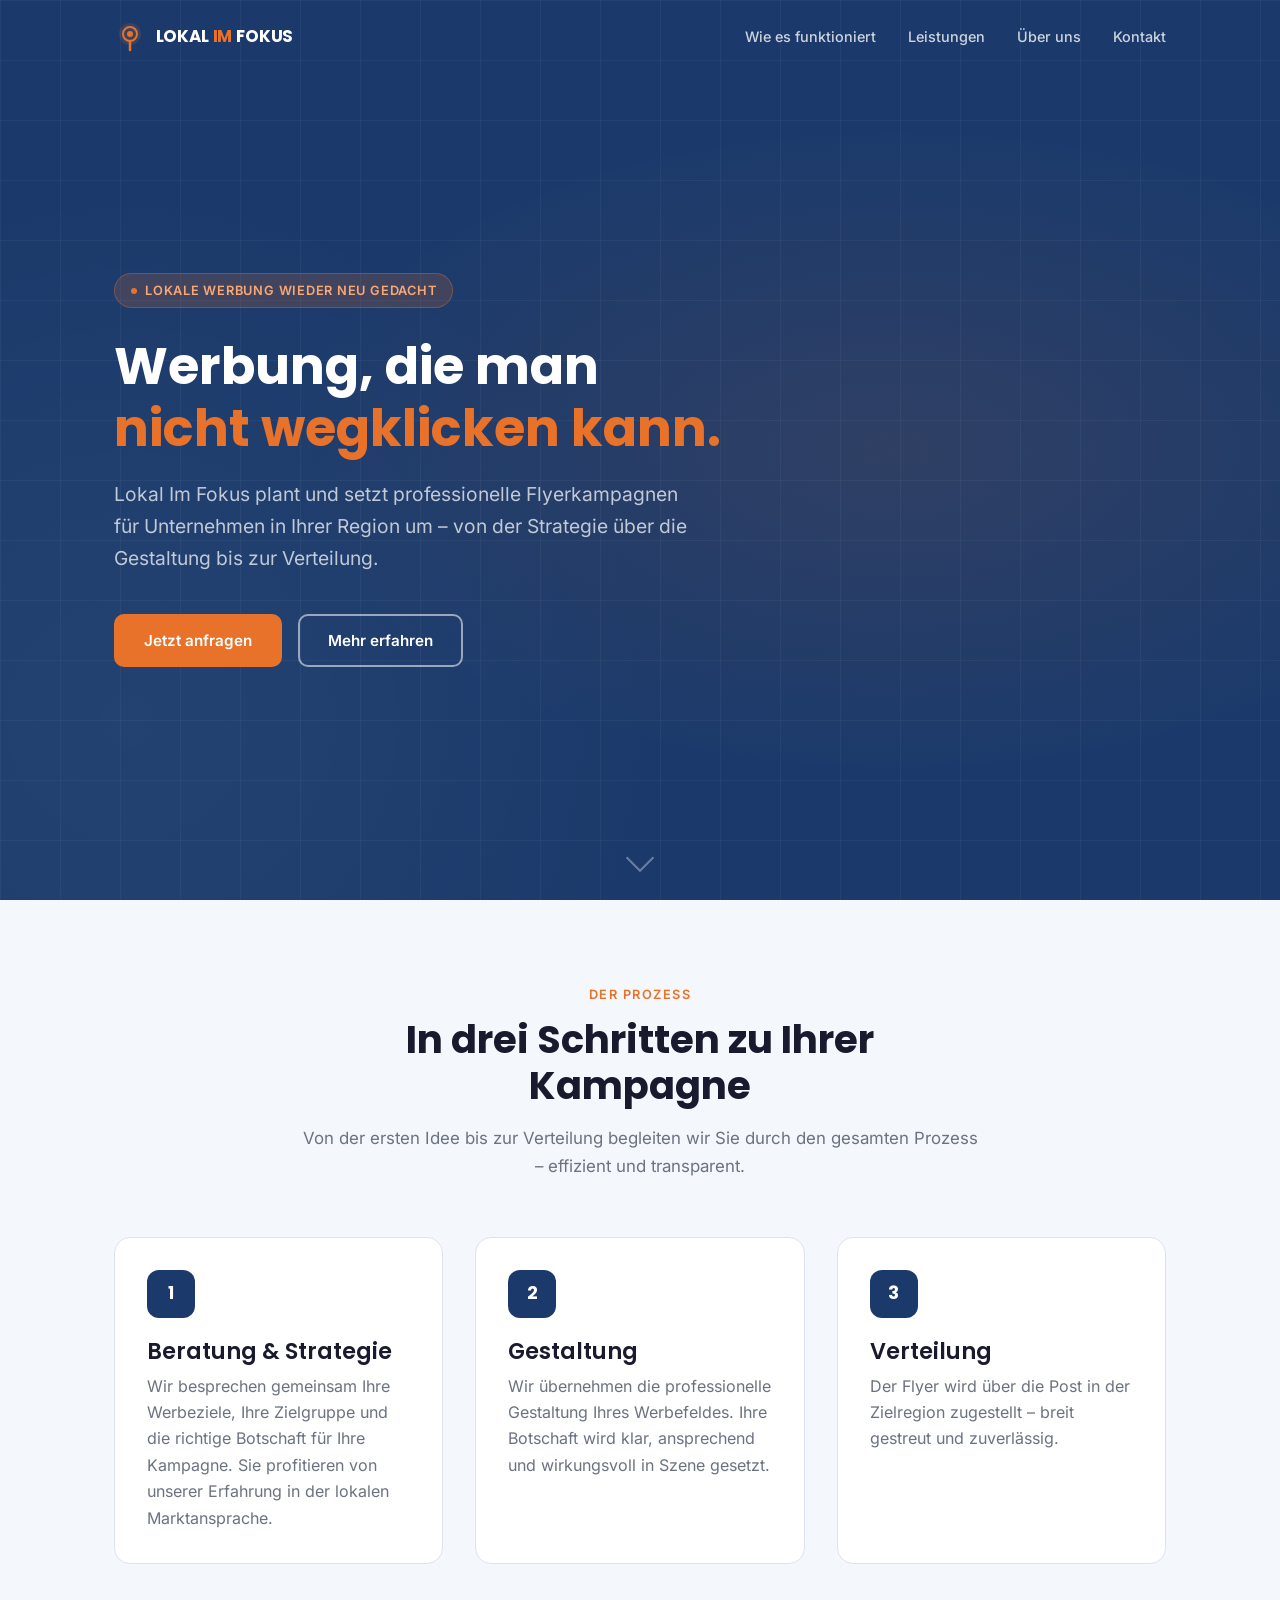
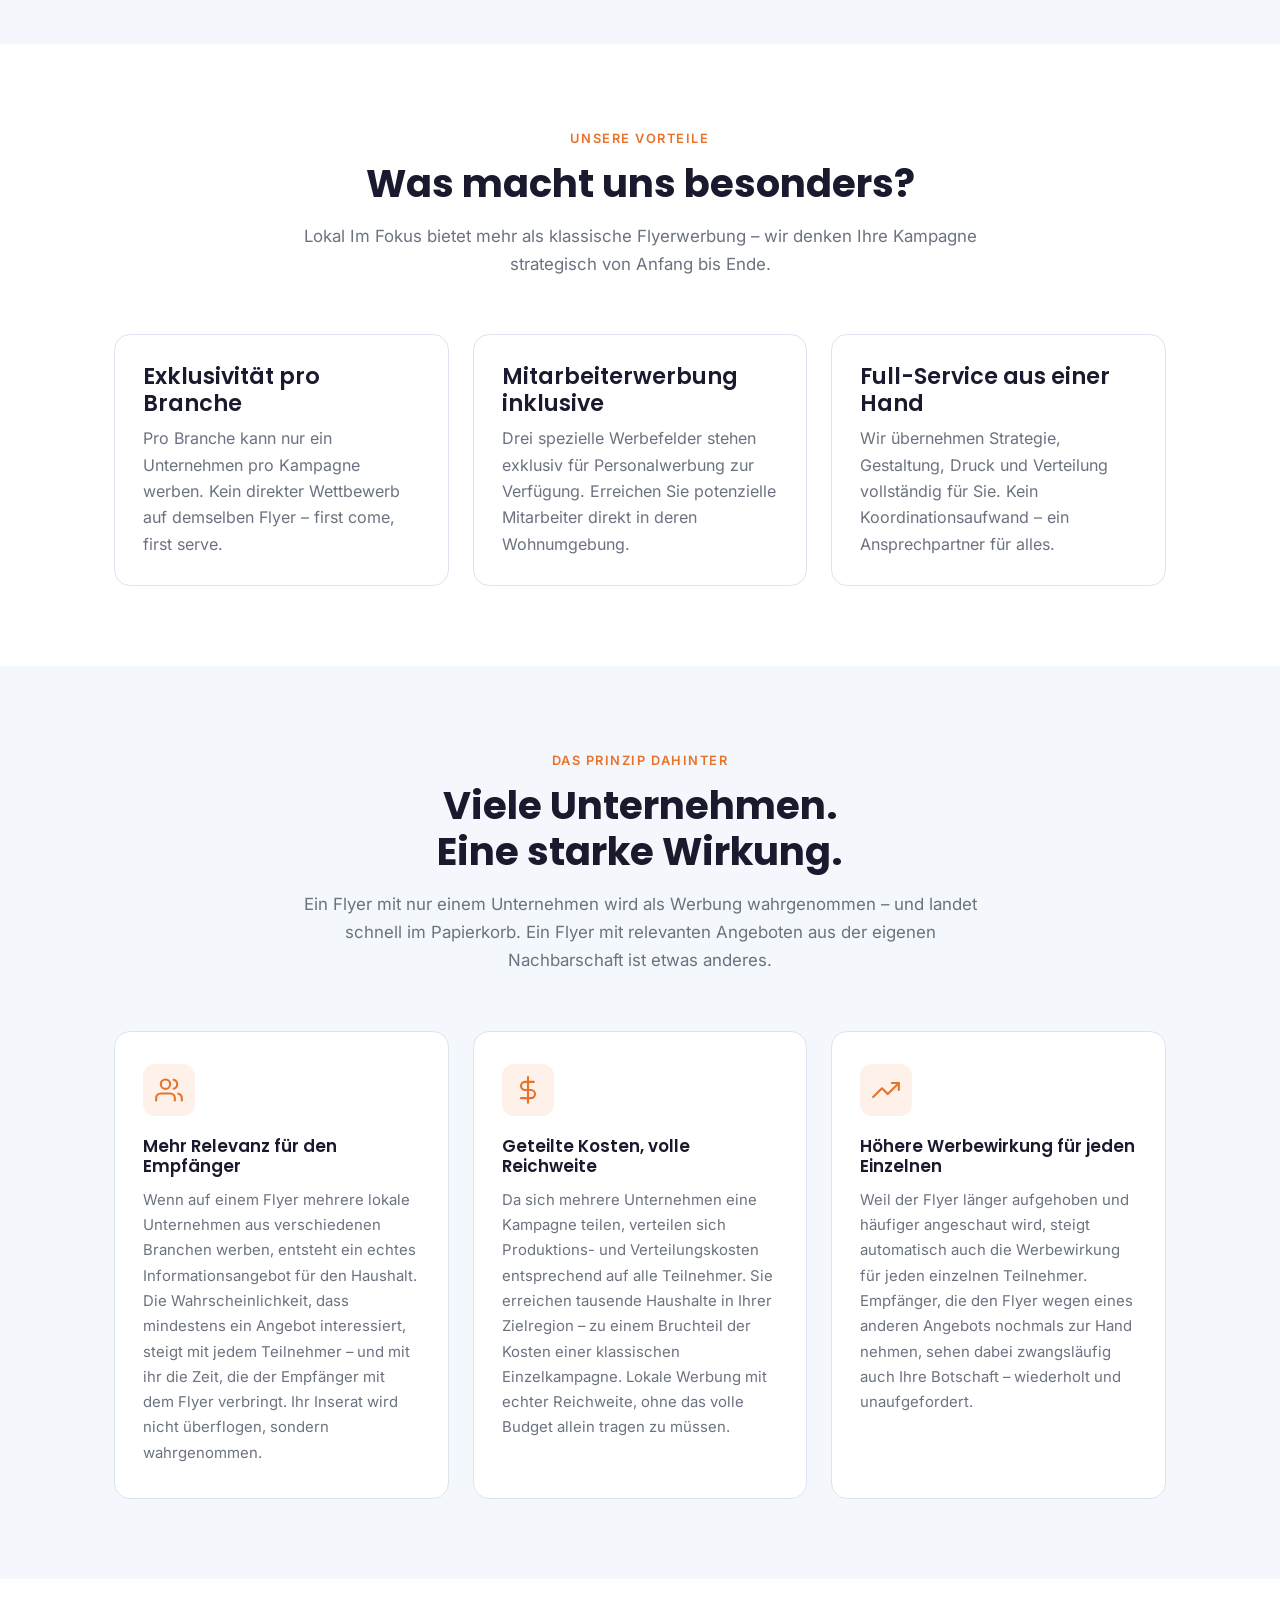
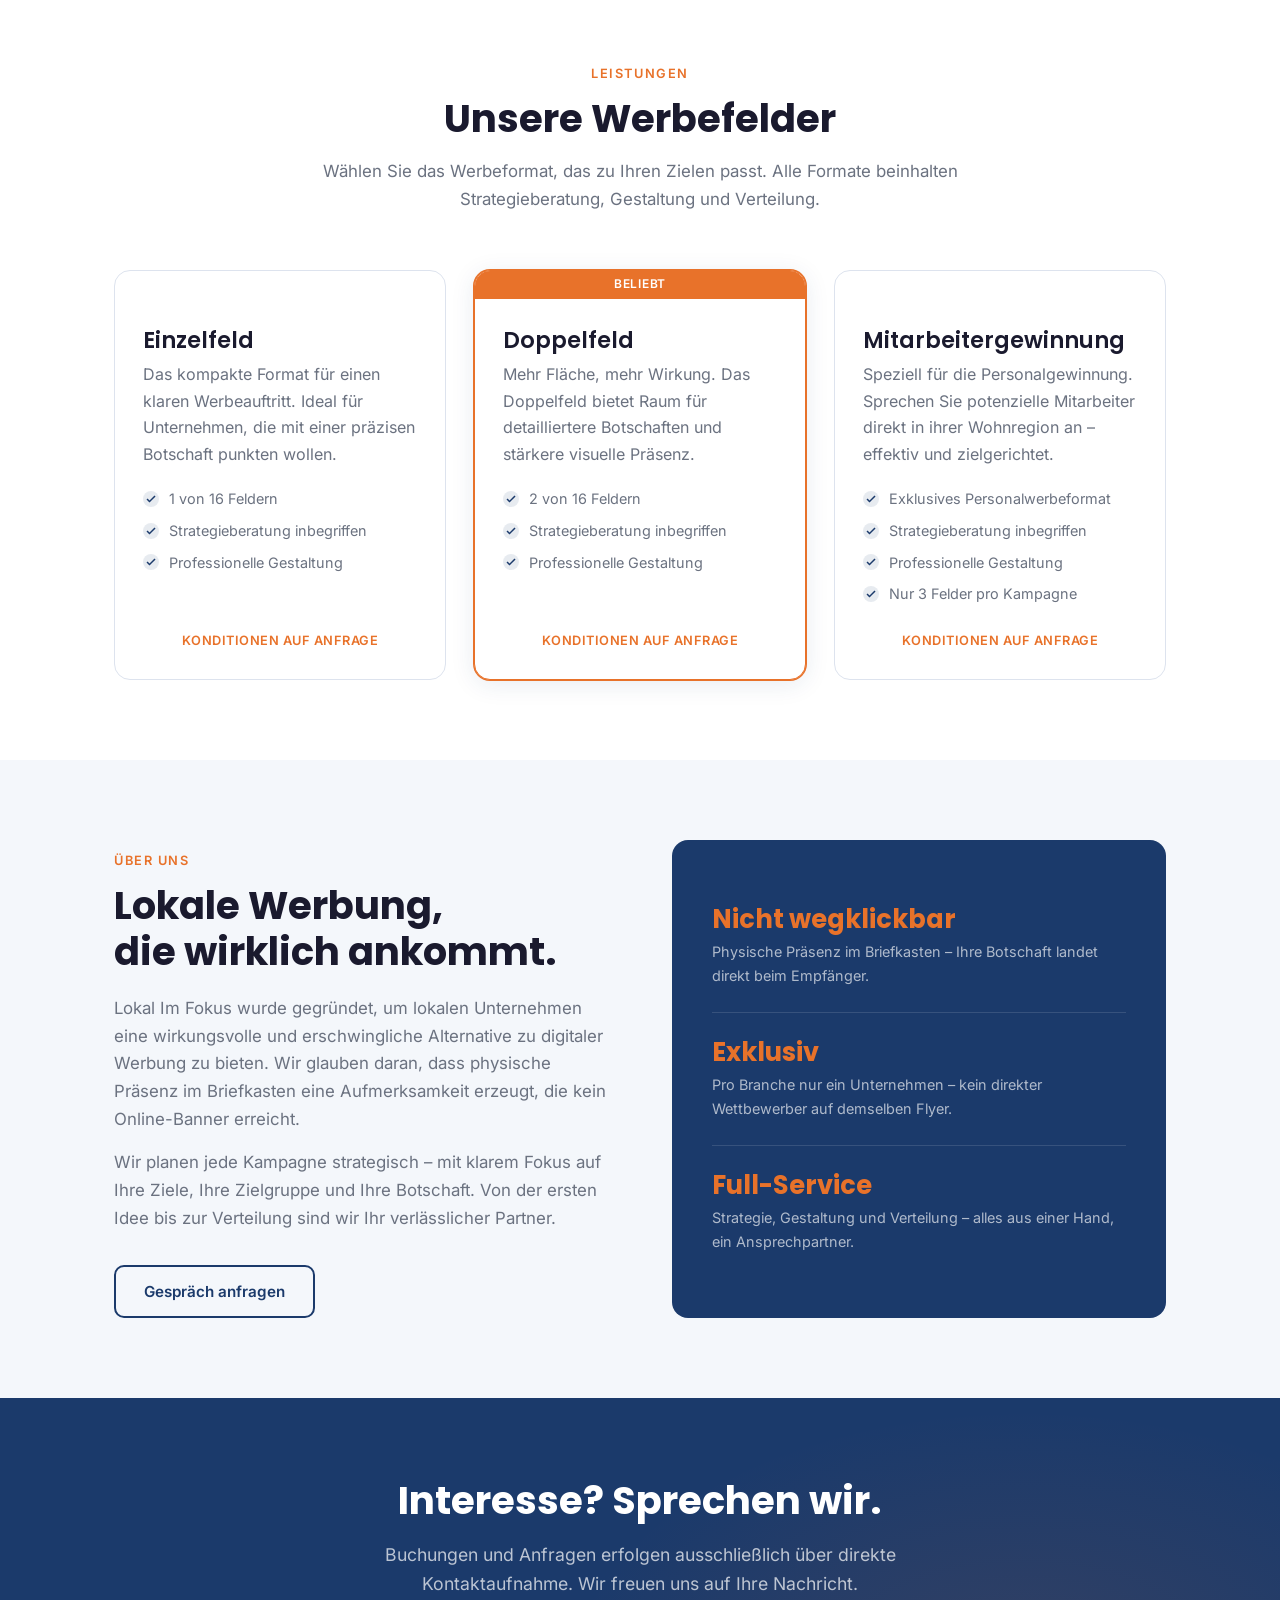
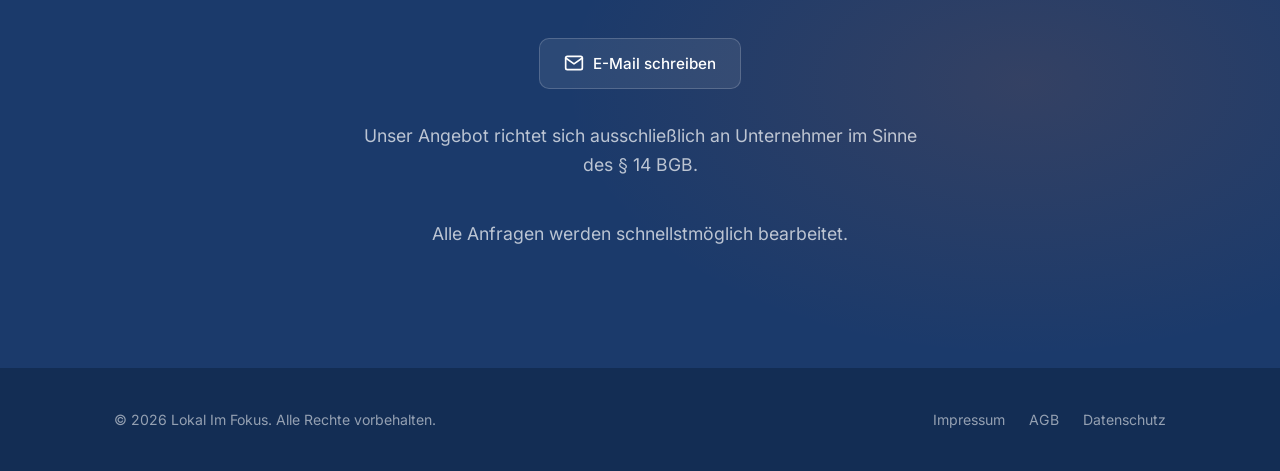
==== index.html @ c699b9ae "Initiale Webseite Lokal Im Fokus Landing Page, Impressum, AGB, Datenschutz inkl. lokaler Fonts. Soci" ====
<!DOCTYPE html>
<html lang="de">
<head>
  <meta charset="UTF-8">
  <meta name="viewport" content="width=device-width, initial-scale=1.0">
  <title>Lokal Im Fokus – Lokale Flyerwerbung die ankommt</title>
  <meta name="description" content="Lokal Im Fokus plant und setzt professionelle Flyerkampagnen für lokale Unternehmen um. Strategieberatung, Gestaltung und Verteilung – alles aus einer Hand.">
  <meta name="robots" content="index, follow">
  <link rel="canonical" href="https://lokalimfokus.de/">

  <!-- Open Graph -->
  <meta property="og:type" content="website">
  <meta property="og:title" content="Lokal Im Fokus – Lokale Flyerwerbung">
  <meta property="og:description" content="Professionelle Flyerkampagnen für Ihre Region. Strategieberatung, Gestaltung und Verteilung – alles aus einer Hand.">
  <meta property="og:locale" content="de_DE">

  <meta http-equiv="Content-Security-Policy" content="default-src 'self'; style-src 'self' 'unsafe-inline'; script-src 'self' 'unsafe-inline'; font-src 'self'; img-src 'self' data:;">
  <meta name="referrer" content="no-referrer">
  <link rel="stylesheet" href="css/style.css">
</head>
<body>

  <!-- NAVIGATION -->
  <nav class="nav nav--hero" id="nav">
    <div class="container nav__inner">
      <a href="index.html" class="nav__logo">
        <svg width="32" height="32" viewBox="0 0 32 32" fill="none" xmlns="http://www.w3.org/2000/svg" aria-hidden="true">
          <circle cx="16" cy="14" r="11" fill="#E8722A" opacity="0.15"/>
          <circle cx="16" cy="14" r="7" fill="none" stroke="#E8722A" stroke-width="2"/>
          <circle cx="16" cy="14" r="3" fill="#E8722A"/>
          <path d="M16 21 L16 30" stroke="#E8722A" stroke-width="2.5" stroke-linecap="round"/>
        </svg>
        <span class="nav__logo-text">LOKAL <span>IM</span> FOKUS</span>
      </a>

      <ul class="nav__links" role="list">
        <li><a href="#wie-es-funktioniert" class="nav__link">Wie es funktioniert</a></li>
        <li><a href="#leistungen" class="nav__link">Leistungen</a></li>
        <li><a href="#ueber-uns" class="nav__link">Über uns</a></li>
        <li><a href="#kontakt" class="nav__link">Kontakt</a></li>
      </ul>

      <a href="#kontakt" class="btn btn--primary nav__cta" style="display:none" id="navCta">Anfragen</a>

      <button class="nav__hamburger" id="hamburger" aria-label="Menü öffnen" aria-expanded="false">
        <span></span>
        <span></span>
        <span></span>
      </button>
    </div>

    <!-- Mobile Menu -->
    <div class="nav__mobile" id="mobileMenu" role="navigation" aria-label="Mobile Navigation">
      <a href="#wie-es-funktioniert" class="nav__link">Wie es funktioniert</a>
      <a href="#leistungen" class="nav__link">Leistungen</a>
      <a href="#ueber-uns" class="nav__link">Über uns</a>
      <a href="#kontakt" class="nav__link">Kontakt</a>
      <a href="#kontakt" class="btn btn--primary" style="margin-top:0.5rem; justify-content:center;">Jetzt anfragen</a>
    </div>
  </nav>

  <!-- HERO -->
  <section class="hero" id="hero">
    <div class="hero__grid" aria-hidden="true"></div>
    <div class="container hero__inner">
      <div class="hero__content">
        <div class="hero__badge">
          <span class="hero__badge-dot"></span>
          Lokale Werbung wieder neu gedacht
        </div>

        <h1 class="hero__title">
          Werbung, die man<br>
          <span class="accent">nicht wegklicken kann.</span>
        </h1>

        <p class="hero__subtitle">
          Lokal Im Fokus plant und setzt professionelle Flyerkampagnen für Unternehmen in Ihrer Region um – von der Strategie über die Gestaltung bis zur Verteilung.
        </p>

        <div class="hero__actions">
          <a href="#kontakt" class="btn btn--primary">Jetzt anfragen</a>
          <a href="#wie-es-funktioniert" class="btn btn--outline">Mehr erfahren</a>
        </div>
      </div>
    </div>
    <div class="hero__scroll" aria-hidden="true">
      <div class="hero__scroll-arrow"></div>
    </div>
  </section>

  <!-- WIE ES FUNKTIONIERT -->
  <section class="section section--alt" id="wie-es-funktioniert">
    <div class="container">
      <div class="section__header">
        <span class="section__label">Der Prozess</span>
        <h2 class="section__title">In drei Schritten zu Ihrer Kampagne</h2>
        <p class="section__desc">Von der ersten Idee bis zur Verteilung begleiten wir Sie durch den gesamten Prozess – effizient und transparent.</p>
      </div>

      <div class="steps">
        <div class="step">
          <div class="step__number">1</div>
          <h3>Beratung & Strategie</h3>
          <p>Wir besprechen gemeinsam Ihre Werbeziele, Ihre Zielgruppe und die richtige Botschaft für Ihre Kampagne. Sie profitieren von unserer Erfahrung in der lokalen Marktansprache.</p>
        </div>
        <div class="step">
          <div class="step__number">2</div>
          <h3>Gestaltung</h3>
          <p>Wir übernehmen die professionelle Gestaltung Ihres Werbefeldes. Ihre Botschaft wird klar, ansprechend und wirkungsvoll in Szene gesetzt.</p>
        </div>
        <div class="step">
          <div class="step__number">3</div>
          <h3>Verteilung</h3>
          <p>Der Flyer wird über die Post in der Zielregion zugestellt – breit gestreut und zuverlässig.</p>
        </div>
      </div>
    </div>
  </section>

  <!-- WAS MACHT UNS BESONDERS -->
  <section class="section" id="besonderheiten">
    <div class="container">
      <div class="section__header">
        <span class="section__label">Unsere Vorteile</span>
        <h2 class="section__title">Was macht uns besonders?</h2>
        <p class="section__desc">Lokal Im Fokus bietet mehr als klassische Flyerwerbung – wir denken Ihre Kampagne strategisch von Anfang bis Ende.</p>
      </div>

      <div class="usp-grid">
        <div class="usp-card">

          <h3>Exklusivität pro Branche</h3>
          <p>Pro Branche kann nur ein Unternehmen pro Kampagne werben. Kein direkter Wettbewerb auf demselben Flyer – first come, first serve.</p>
        </div>
        <div class="usp-card">

          <h3>Mitarbeiter&shy;werbung inklusive</h3>
          <p>Drei spezielle Werbefelder stehen exklusiv für Personalwerbung zur Verfügung. Erreichen Sie potenzielle Mitarbeiter direkt in deren Wohnumgebung.</p>
        </div>
        <div class="usp-card">

          <h3>Full-Service aus einer Hand</h3>
          <p>Wir übernehmen Strategie, Gestaltung, Druck und Verteilung vollständig für Sie. Kein Koordinationsaufwand – ein Ansprechpartner für alles.</p>
        </div>
      </div>
    </div>
  </section>

  <!-- DAS GEMEINSCHAFTSPRINZIP -->
  <section class="section section--alt" id="gemeinschaftsprinzip">
    <div class="container">
      <div class="section__header">
        <span class="section__label">Das Prinzip dahinter</span>
        <h2 class="section__title">Viele Unternehmen.<br>Eine starke Wirkung.</h2>
        <p class="section__desc">Ein Flyer mit nur einem Unternehmen wird als Werbung wahrgenommen – und landet schnell im Papierkorb. Ein Flyer mit relevanten Angeboten aus der eigenen Nachbarschaft ist etwas anderes.</p>
      </div>

      <div class="prinzip-grid">
        <div class="prinzip-card">
          <div class="prinzip-card__icon" aria-hidden="true">
            <svg width="28" height="28" viewBox="0 0 24 24" fill="none" stroke="currentColor" stroke-width="1.8" stroke-linecap="round" stroke-linejoin="round">
              <path d="M17 21v-2a4 4 0 0 0-4-4H5a4 4 0 0 0-4 4v2"/>
              <circle cx="9" cy="7" r="4"/>
              <path d="M23 21v-2a4 4 0 0 0-3-3.87"/>
              <path d="M16 3.13a4 4 0 0 1 0 7.75"/>
            </svg>
          </div>
          <h3>Mehr Relevanz für den Empfänger</h3>
          <p>Wenn auf einem Flyer mehrere lokale Unternehmen aus verschiedenen Branchen werben, entsteht ein echtes Informationsangebot für den Haushalt. Die Wahrscheinlichkeit, dass mindestens ein Angebot interessiert, steigt mit jedem Teilnehmer – und mit ihr die Zeit, die der Empfänger mit dem Flyer verbringt. Ihr Inserat wird nicht überflogen, sondern wahrgenommen.</p>
        </div>

        <div class="prinzip-card">
          <div class="prinzip-card__icon" aria-hidden="true">
            <svg width="28" height="28" viewBox="0 0 24 24" fill="none" stroke="currentColor" stroke-width="1.8" stroke-linecap="round" stroke-linejoin="round">
              <line x1="12" y1="1" x2="12" y2="23"/>
              <path d="M17 5H9.5a3.5 3.5 0 0 0 0 7h5a3.5 3.5 0 0 1 0 7H6"/>
            </svg>
          </div>
          <h3>Geteilte Kosten, volle Reichweite</h3>
          <p>Da sich mehrere Unternehmen eine Kampagne teilen, verteilen sich Produktions- und Verteilungskosten entsprechend auf alle Teilnehmer. Sie erreichen tausende Haushalte in Ihrer Zielregion – zu einem Bruchteil der Kosten einer klassischen Einzelkampagne. Lokale Werbung mit echter Reichweite, ohne das volle Budget allein tragen zu müssen.</p>
        </div>

        <div class="prinzip-card">
          <div class="prinzip-card__icon" aria-hidden="true">
            <svg width="28" height="28" viewBox="0 0 24 24" fill="none" stroke="currentColor" stroke-width="1.8" stroke-linecap="round" stroke-linejoin="round">
              <polyline points="23 6 13.5 15.5 8.5 10.5 1 18"/>
              <polyline points="17 6 23 6 23 12"/>
            </svg>
          </div>
          <h3>Höhere Werbewirkung für jeden Einzelnen</h3>
          <p>Weil der Flyer länger aufgehoben und häufiger angeschaut wird, steigt automatisch auch die Werbewirkung für jeden einzelnen Teilnehmer. Empfänger, die den Flyer wegen eines anderen Angebots nochmals zur Hand nehmen, sehen dabei zwangsläufig auch Ihre Botschaft – wiederholt und unaufgefordert.</p>
        </div>
      </div>
    </div>
  </section>

  <!-- LEISTUNGEN / WERBEFELDER -->
  <section class="section" id="leistungen">
    <div class="container">
      <div class="section__header">
        <span class="section__label">Leistungen</span>
        <h2 class="section__title">Unsere Werbefelder</h2>
        <p class="section__desc">Wählen Sie das Werbeformat, das zu Ihren Zielen passt. Alle Formate beinhalten Strategieberatung, Gestaltung und Verteilung.</p>
      </div>

      <div class="leistungen-grid">
        <div class="leistung-card">
          <div class="leistung-card__badge" aria-hidden="true"></div>
          <div class="leistung-card__body">
            <h3>Einzelfeld</h3>
            <p>Das kompakte Format für einen klaren Werbeauftritt. Ideal für Unternehmen, die mit einer präzisen Botschaft punkten wollen.</p>
            <ul class="leistung-card__features">
              <li class="leistung-card__feature">1 von 16 Feldern</li>
              <li class="leistung-card__feature">Strategieberatung inbegriffen</li>
              <li class="leistung-card__feature">Professionelle Gestaltung</li>

            </ul>
            <span class="leistung-card__anfrage">Konditionen auf Anfrage</span>
          </div>
        </div>

        <div class="leistung-card leistung-card--featured">
          <div class="leistung-card__badge">Beliebt</div>
          <div class="leistung-card__body">
            <h3>Doppelfeld</h3>
            <p>Mehr Fläche, mehr Wirkung. Das Doppelfeld bietet Raum für detailliertere Botschaften und stärkere visuelle Präsenz.</p>
            <ul class="leistung-card__features">
              <li class="leistung-card__feature">2 von 16 Feldern</li>
              <li class="leistung-card__feature">Strategieberatung inbegriffen</li>
              <li class="leistung-card__feature">Professionelle Gestaltung</li>

            </ul>
            <span class="leistung-card__anfrage">Konditionen auf Anfrage</span>
          </div>
        </div>

        <div class="leistung-card">
          <div class="leistung-card__badge" aria-hidden="true"></div>
          <div class="leistung-card__body">
            <h3>Mitarbeiter&shy;gewinnung</h3>
            <p>Speziell für die Personalgewinnung. Sprechen Sie potenzielle Mitarbeiter direkt in ihrer Wohnregion an – effektiv und zielgerichtet.</p>
            <ul class="leistung-card__features">
              <li class="leistung-card__feature">Exklusives Personalwerbeformat</li>
              <li class="leistung-card__feature">Strategieberatung inbegriffen</li>
              <li class="leistung-card__feature">Professionelle Gestaltung</li>
              <li class="leistung-card__feature">Nur 3 Felder pro Kampagne</li>
            </ul>
            <span class="leistung-card__anfrage">Konditionen auf Anfrage</span>
          </div>
        </div>
      </div>
    </div>
  </section>

  <!-- ÜBER UNS -->
  <section class="section section--alt" id="ueber-uns">
    <div class="container">
      <div class="ueber-inner">
        <div class="ueber-text">
          <span class="section__label">Über uns</span>
          <h2>Lokale Werbung,<br>die wirklich ankommt.</h2>
          <p>Lokal Im Fokus wurde gegründet, um lokalen Unternehmen eine wirkungsvolle und erschwingliche Alternative zu digitaler Werbung zu bieten. Wir glauben daran, dass physische Präsenz im Briefkasten eine Aufmerksamkeit erzeugt, die kein Online-Banner erreicht.</p>
          <p>Wir planen jede Kampagne strategisch – mit klarem Fokus auf Ihre Ziele, Ihre Zielgruppe und Ihre Botschaft. Von der ersten Idee bis zur Verteilung sind wir Ihr verlässlicher Partner.</p>
          <a href="#kontakt" class="btn btn--outline-dark">Gespräch anfragen</a>
        </div>
        <div class="ueber-visual">
          <div class="ueber-stat">
            <div class="ueber-stat__number">Nicht wegklickbar</div>
            <div class="ueber-stat__label">Physische Präsenz im Briefkasten – Ihre Botschaft landet direkt beim Empfänger.</div>
          </div>
          <div class="ueber-stat">
            <div class="ueber-stat__number">Exklusiv</div>
            <div class="ueber-stat__label">Pro Branche nur ein Unternehmen – kein direkter Wettbewerber auf demselben Flyer.</div>
          </div>
          <div class="ueber-stat">
            <div class="ueber-stat__number">Full-Service</div>
            <div class="ueber-stat__label">Strategie, Gestaltung und Verteilung – alles aus einer Hand, ein Ansprechpartner.</div>
          </div>
        </div>
      </div>
    </div>
  </section>

  <!-- KONTAKT -->
  <section class="kontakt" id="kontakt">
    <div class="container kontakt__inner">
      <h2>Interesse? Sprechen wir.</h2>
      <p>Buchungen und Anfragen erfolgen ausschließlich über direkte Kontaktaufnahme. Wir freuen uns auf Ihre Nachricht.</p>

      <div class="kontakt__channels">
        <a href="mailto:info@lokalimfokus.com" class="kontakt__channel">
          <svg width="20" height="20" viewBox="0 0 24 24" fill="none" stroke="currentColor" stroke-width="2" stroke-linecap="round" stroke-linejoin="round" aria-hidden="true">
            <path d="M4 4h16c1.1 0 2 .9 2 2v12c0 1.1-.9 2-2 2H4c-1.1 0-2-.9-2-2V6c0-1.1.9-2 2-2z"/>
            <polyline points="22,6 12,13 2,6"/>
          </svg>
          E-Mail schreiben
        </a>
        <!-- Social-Media-Kanäle vorerst entfernt – wieder einfügen, sobald die Profil-URLs feststehen:
        <a href="[INSTAGRAM-URL]" class="kontakt__channel" target="_blank" rel="noopener noreferrer">
          <svg width="20" height="20" viewBox="0 0 24 24" fill="none" stroke="currentColor" stroke-width="2" stroke-linecap="round" stroke-linejoin="round" aria-hidden="true">
            <rect x="2" y="2" width="20" height="20" rx="5" ry="5"/>
            <path d="M16 11.37A4 4 0 1 1 12.63 8 4 4 0 0 1 16 11.37z"/>
            <line x1="17.5" y1="6.5" x2="17.51" y2="6.5"/>
          </svg>
          Instagram
        </a>
        <a href="[FACEBOOK-URL]" class="kontakt__channel" target="_blank" rel="noopener noreferrer">
          <svg width="20" height="20" viewBox="0 0 24 24" fill="none" stroke="currentColor" stroke-width="2" stroke-linecap="round" stroke-linejoin="round" aria-hidden="true">
            <path d="M18 2h-3a5 5 0 0 0-5 5v3H7v4h3v8h4v-8h3l1-4h-4V7a1 1 0 0 1 1-1h3z"/>
          </svg>
          Facebook
        </a>
        -->
      </div>

      <p class="kontakt__note">Unser Angebot richtet sich ausschließlich an Unternehmer im Sinne des § 14 BGB.</p>
      <p class="kontakt__note">Alle Anfragen werden schnellstmöglich bearbeitet.</p>
    </div>
  </section>

  <!-- FOOTER -->
  <footer class="footer">
    <div class="container footer__inner">
      <span class="footer__copy">&copy; 2026 Lokal Im Fokus. Alle Rechte vorbehalten.</span>
      <nav class="footer__links" aria-label="Rechtliche Links">
        <a href="impressum.html" class="footer__link">Impressum</a>
        <a href="agb.html" class="footer__link">AGB</a>
        <a href="datenschutz.html" class="footer__link">Datenschutz</a>
      </nav>
    </div>
  </footer>

  <script src="js/main.js"></script>
</body>
</html>
---- css/style.css ----
/* ===================================================
   Lokal Im Fokus – Globales Stylesheet
   =================================================== */

/* --- Local Fonts --- */
@font-face {
  font-family: 'Inter';
  font-style: normal;
  font-weight: 400 600;
  font-display: swap;
  src: url('../fonts/inter-latin.woff2') format('woff2');
  unicode-range: U+0000-00FF, U+0131, U+0152-0153, U+02BB-02BC, U+02C6, U+02DA, U+02DC, U+0304, U+0308, U+0329, U+2000-206F, U+20AC, U+2122, U+2191, U+2193, U+2212, U+2215, U+FEFF, U+FFFD;
}
@font-face {
  font-family: 'Poppins';
  font-style: normal;
  font-weight: 600;
  font-display: swap;
  src: url('../fonts/poppins-600-latin.woff2') format('woff2');
  unicode-range: U+0000-00FF, U+0131, U+0152-0153, U+02BB-02BC, U+02C6, U+02DA, U+02DC, U+0304, U+0308, U+0329, U+2000-206F, U+20AC, U+2122, U+2191, U+2193, U+2212, U+2215, U+FEFF, U+FFFD;
}
@font-face {
  font-family: 'Poppins';
  font-style: normal;
  font-weight: 700;
  font-display: swap;
  src: url('../fonts/poppins-700-latin.woff2') format('woff2');
  unicode-range: U+0000-00FF, U+0131, U+0152-0153, U+02BB-02BC, U+02C6, U+02DA, U+02DC, U+0304, U+0308, U+0329, U+2000-206F, U+20AC, U+2122, U+2191, U+2193, U+2212, U+2215, U+FEFF, U+FFFD;
}

/* --- CSS Custom Properties --- */
:root {
  --primary:     #1B3A6B;
  --primary-dark:#132D54;
  --accent:      #E8722A;
  --accent-dark: #D0641F;
  --bg:          #FFFFFF;
  --bg-alt:      #F4F7FB;
  --text:        #1A1A2E;
  --text-muted:  #6B7280;
  --border:      #DDE3EE;
  --radius:      10px;
  --radius-lg:   16px;
  --shadow:      0 4px 24px rgba(27, 58, 107, 0.10);
  --shadow-lg:   0 8px 40px rgba(27, 58, 107, 0.16);
  --max-width:   1100px;
  --nav-height:  72px;
  --transition:  0.22s ease;
}

/* --- Reset & Base --- */
*, *::before, *::after {
  box-sizing: border-box;
  margin: 0;
  padding: 0;
}

html {
  scroll-behavior: smooth;
  font-size: 16px;
  -webkit-text-size-adjust: 100%;
}

body {
  font-family: 'Inter', system-ui, sans-serif;
  color: var(--text);
  background: var(--bg);
  line-height: 1.65;
  -webkit-font-smoothing: antialiased;
}

img, svg {
  display: block;
  max-width: 100%;
}

a {
  color: inherit;
  text-decoration: none;
}

ul, ol {
  list-style: none;
}

/* --- Typography --- */
h1, h2, h3, h4 {
  font-family: 'Poppins', sans-serif;
  line-height: 1.2;
  color: var(--text);
}

h1 { font-size: clamp(2rem, 5vw, 3.2rem); font-weight: 700; }
h2 { font-size: clamp(1.6rem, 3.5vw, 2.4rem); font-weight: 700; }
h3 { font-size: clamp(1.15rem, 2.5vw, 1.4rem); font-weight: 600; }
h4 { font-size: 1.05rem; font-weight: 600; }
p  { font-size: 1rem; color: var(--text-muted); }

/* --- Layout Helpers --- */
.container {
  width: 100%;
  max-width: var(--max-width);
  margin: 0 auto;
  padding: 0 1.5rem;
}

.section {
  padding: 5rem 0;
}

.section--alt {
  background: var(--bg-alt);
}

.section__header {
  text-align: center;
  max-width: 680px;
  margin: 0 auto 3.5rem;
}

.section__label {
  display: inline-block;
  font-size: 0.8rem;
  font-weight: 600;
  letter-spacing: 0.12em;
  text-transform: uppercase;
  color: var(--accent);
  margin-bottom: 0.75rem;
}

.section__title {
  margin-bottom: 1rem;
}

.section__desc {
  font-size: 1.05rem;
}

/* --- Buttons --- */
.btn {
  display: inline-flex;
  align-items: center;
  gap: 0.5rem;
  padding: 0.75rem 1.75rem;
  border-radius: var(--radius);
  font-family: 'Inter', sans-serif;
  font-size: 0.95rem;
  font-weight: 600;
  cursor: pointer;
  border: 2px solid transparent;
  transition: background var(--transition), border-color var(--transition), color var(--transition), transform var(--transition), box-shadow var(--transition);
  white-space: nowrap;
}

.btn--primary {
  background: var(--accent);
  color: #fff;
  border-color: var(--accent);
}

.btn--primary:hover {
  background: var(--accent-dark);
  border-color: var(--accent-dark);
  transform: translateY(-1px);
  box-shadow: 0 6px 20px rgba(232, 114, 42, 0.35);
}

.btn--outline {
  background: transparent;
  color: #fff;
  border-color: rgba(255,255,255,0.55);
}

.btn--outline:hover {
  background: rgba(255,255,255,0.12);
  border-color: rgba(255,255,255,0.9);
}

.btn--outline-dark {
  background: transparent;
  color: var(--primary);
  border-color: var(--primary);
}

.btn--outline-dark:hover {
  background: var(--primary);
  color: #fff;
}

/* --- Navigation --- */
.nav {
  position: fixed;
  top: 0;
  left: 0;
  right: 0;
  height: var(--nav-height);
  z-index: 1000;
  transition: background var(--transition), box-shadow var(--transition);
}

.nav--scrolled {
  background: rgba(255, 255, 255, 0.97);
  box-shadow: 0 2px 16px rgba(27, 58, 107, 0.10);
}

.nav__inner {
  display: flex;
  align-items: center;
  justify-content: space-between;
  height: 100%;
}

.nav__logo {
  display: flex;
  align-items: center;
  gap: 0.6rem;
  flex-shrink: 0;
}

.nav__logo-text {
  font-family: 'Poppins', sans-serif;
  font-weight: 700;
  font-size: 1.05rem;
  line-height: 1.1;
  color: var(--primary);
  letter-spacing: -0.01em;
}

.nav__logo-text span {
  color: var(--accent);
}

.nav--hero .nav__logo-text {
  color: #fff;
}

.nav--hero .nav__logo-text span {
  color: var(--accent);
}

.nav__links {
  display: flex;
  align-items: center;
  gap: 2rem;
}

.nav__link {
  font-size: 0.9rem;
  font-weight: 500;
  color: var(--text-muted);
  transition: color var(--transition);
}

.nav__link:hover {
  color: var(--primary);
}

.nav--hero .nav__link {
  color: rgba(255,255,255,0.78);
}

.nav--hero .nav__link:hover {
  color: #fff;
}

.nav__cta {
  margin-left: 1rem;
}

.nav__hamburger {
  display: none;
  flex-direction: column;
  gap: 5px;
  cursor: pointer;
  padding: 4px;
  background: none;
  border: none;
}

.nav__hamburger span {
  display: block;
  width: 24px;
  height: 2px;
  background: var(--primary);
  border-radius: 2px;
  transition: transform var(--transition), opacity var(--transition);
}

.nav--hero .nav__hamburger span {
  background: #fff;
}

.nav__mobile {
  display: none;
  position: fixed;
  top: var(--nav-height);
  left: 0;
  right: 0;
  background: var(--bg);
  padding: 1.5rem;
  box-shadow: var(--shadow-lg);
  flex-direction: column;
  gap: 1rem;
  border-top: 1px solid var(--border);
}

.nav__mobile.is-open {
  display: flex;
}

.nav__mobile .nav__link {
  color: var(--text);
  font-size: 1rem;
  padding: 0.5rem 0;
  border-bottom: 1px solid var(--border);
}

/* --- Hero --- */
.hero {
  min-height: 100vh;
  background: var(--primary);
  position: relative;
  display: flex;
  align-items: center;
  overflow: hidden;
}

.hero::before {
  content: '';
  position: absolute;
  inset: 0;
  background:
    radial-gradient(ellipse 80% 60% at 70% 50%, rgba(232,114,42,0.10) 0%, transparent 60%),
    radial-gradient(circle at 10% 80%, rgba(255,255,255,0.04) 0%, transparent 40%);
  pointer-events: none;
}

.hero__grid {
  position: absolute;
  inset: 0;
  background-image:
    linear-gradient(rgba(255,255,255,0.04) 1px, transparent 1px),
    linear-gradient(90deg, rgba(255,255,255,0.04) 1px, transparent 1px);
  background-size: 60px 60px;
  pointer-events: none;
}

.hero__inner {
  position: relative;
  z-index: 1;
  padding-top: calc(var(--nav-height) + 3rem);
  padding-bottom: 5rem;
}

.hero__content {
  max-width: 720px;
}

.hero__badge {
  display: inline-flex;
  align-items: center;
  gap: 0.5rem;
  background: rgba(232, 114, 42, 0.18);
  border: 1px solid rgba(232, 114, 42, 0.35);
  color: #F9A875;
  font-size: 0.8rem;
  font-weight: 600;
  letter-spacing: 0.06em;
  text-transform: uppercase;
  padding: 0.4rem 1rem;
  border-radius: 100px;
  margin-bottom: 1.75rem;
}

.hero__badge-dot {
  width: 6px;
  height: 6px;
  background: var(--accent);
  border-radius: 50%;
}

.hero__title {
  color: #fff;
  margin-bottom: 1.25rem;
}

.hero__title .accent {
  color: var(--accent);
}

.hero__subtitle {
  font-size: clamp(1.05rem, 2.5vw, 1.2rem);
  color: rgba(255,255,255,0.72);
  margin-bottom: 2.5rem;
  max-width: 580px;
}

.hero__actions {
  display: flex;
  flex-wrap: wrap;
  gap: 1rem;
  align-items: center;
}

.hero__scroll {
  position: absolute;
  bottom: 2rem;
  left: 50%;
  transform: translateX(-50%);
  display: flex;
  flex-direction: column;
  align-items: center;
  gap: 0.4rem;
  color: rgba(255,255,255,0.4);
  font-size: 0.75rem;
  letter-spacing: 0.08em;
  text-transform: uppercase;
  animation: bounce 2s infinite;
}

.hero__scroll-arrow {
  width: 20px;
  height: 20px;
  border-right: 2px solid rgba(255,255,255,0.35);
  border-bottom: 2px solid rgba(255,255,255,0.35);
  transform: rotate(45deg);
}

@keyframes bounce {
  0%, 100% { transform: translateX(-50%) translateY(0); }
  50%       { transform: translateX(-50%) translateY(6px); }
}

/* --- Steps (Wie es funktioniert) --- */
.steps {
  display: grid;
  grid-template-columns: 1fr;
  gap: 2rem;
}

.step {
  position: relative;
  padding: 2rem;
  background: var(--bg);
  border-radius: var(--radius-lg);
  border: 1px solid var(--border);
  transition: box-shadow var(--transition), transform var(--transition);
}

.step:hover {
  box-shadow: var(--shadow-lg);
  transform: translateY(-3px);
}

.step__number {
  width: 48px;
  height: 48px;
  background: var(--primary);
  color: #fff;
  font-family: 'Poppins', sans-serif;
  font-weight: 700;
  font-size: 1.1rem;
  border-radius: 12px;
  display: flex;
  align-items: center;
  justify-content: center;
  margin-bottom: 1.25rem;
  position: relative;
  z-index: 1;
}

.step__connector {
  display: none;
}

.step h3 {
  margin-bottom: 0.5rem;
  color: var(--text);
}

@media (min-width: 640px) {
  .steps {
    grid-template-columns: repeat(2, 1fr);
  }
  .step:last-child:nth-child(odd) {
    grid-column: 1 / -1;
    justify-self: center;
    max-width: calc(50% - 1rem);
  }
}

@media (min-width: 960px) {
  .steps {
    grid-template-columns: repeat(3, 1fr);
  }
  .step:last-child:nth-child(odd) {
    grid-column: auto;
    justify-self: auto;
    max-width: none;
  }
}

/* --- USPs --- */
.usp-grid {
  display: grid;
  grid-template-columns: repeat(3, 1fr);
  column-gap: 1.5rem;
  row-gap: 0.5rem;
}

@media (max-width: 768px) {
  .usp-grid {
    grid-template-columns: 1fr;
  }
}

@media (min-width: 769px) and (max-width: 1024px) {
  .usp-grid {
    grid-template-columns: repeat(3, 1fr);
  }
}

.usp-card {
  background: var(--bg);
  border-radius: var(--radius-lg);
  padding: 1.75rem;
  border: 1px solid var(--border);
  transition: box-shadow var(--transition), transform var(--transition);
  box-sizing: border-box;
  overflow-wrap: break-word;
  word-break: break-word;
  min-width: 0;
  display: grid;
  grid-template-rows: subgrid;
  grid-row: span 2;
}

.usp-card:hover {
  box-shadow: var(--shadow);
  transform: translateY(-2px);
}

.usp-card__icon {
  width: 48px;
  height: 48px;
  background: rgba(232, 114, 42, 0.10);
  border-radius: 12px;
  display: flex;
  align-items: center;
  justify-content: center;
  margin-bottom: 1rem;
  font-size: 1.4rem;
}

.usp-card h3 {
  margin-bottom: 0;
  align-self: start;
  color: var(--text);
}

/* --- Gemeinschaftsprinzip --- */
.prinzip-grid {
  display: grid;
  grid-template-columns: repeat(3, 1fr);
  grid-template-rows: auto auto auto;
  column-gap: 1.5rem;
  row-gap: 0;
}

.prinzip-card {
  display: grid;
  grid-template-rows: subgrid;
  grid-row: span 3;
  background: var(--bg);
  border-radius: var(--radius-lg);
  padding: 2rem 1.75rem;
  border: 1px solid var(--border);
  transition: box-shadow var(--transition), transform var(--transition);
}

.prinzip-card:hover {
  box-shadow: var(--shadow);
  transform: translateY(-2px);
}

.prinzip-card__icon {
  width: 52px;
  height: 52px;
  background: rgba(232, 114, 42, 0.10);
  border-radius: 12px;
  display: flex;
  align-items: center;
  justify-content: center;
  color: var(--accent);
  margin-bottom: 1.25rem;
  align-self: start;
}

.prinzip-card h3 {
  font-family: 'Poppins', sans-serif;
  font-size: 1.05rem;
  font-weight: 600;
  margin-bottom: 0.75rem;
  color: var(--text);
  align-self: start;
}

.prinzip-card p {
  color: var(--text-muted);
  font-size: 0.93rem;
  line-height: 1.7;
  align-self: start;
}

@media (max-width: 768px) {
  .prinzip-grid {
    grid-template-columns: 1fr;
    grid-template-rows: none;
    row-gap: 1.5rem;
  }
  .prinzip-card {
    display: block;
    grid-row: auto;
  }
  .prinzip-card__icon {
    padding-bottom: 0;
    box-sizing: border-box;
    margin-bottom: 1.25rem;
  }
  .prinzip-card h3 {
    padding-bottom: 0;
    margin-bottom: 0.75rem;
  }
}

/* --- Leistungen (Werbefelder) --- */
.leistungen-grid {
  display: grid;
  grid-template-columns: repeat(3, 1fr);
  grid-template-rows: auto auto auto 1fr auto;
  column-gap: 1.75rem;
  row-gap: 0;
}

.leistung-card {
  background: var(--bg);
  border-radius: var(--radius-lg);
  border: 1px solid var(--border);
  overflow: hidden;
  transition: box-shadow var(--transition), transform var(--transition);
  display: grid;
  grid-row: span 5;
  grid-template-rows: subgrid;
}

.leistung-card:hover {
  box-shadow: var(--shadow-lg);
  transform: translateY(-3px);
}

.leistung-card--featured {
  border-color: var(--accent);
  box-shadow: 0 0 0 1px var(--accent), var(--shadow);
}

.leistung-card__badge {
  background: transparent;
  font-size: 0.75rem;
  font-weight: 600;
  letter-spacing: 0.06em;
  text-transform: uppercase;
  padding: 0.35rem 1rem;
  text-align: center;
  line-height: 1.4;
}

.leistung-card--featured .leistung-card__badge {
  background: var(--accent);
  color: #fff;
}

.leistung-card__body {
  padding: 1.75rem;
  display: grid;
  grid-row: span 4;
  grid-template-rows: subgrid;
  align-content: start;
}

.leistung-card h3 {
  margin-bottom: 0.5rem;
  color: var(--text);
  align-self: start;
}

.leistung-card p {
  margin-bottom: 1.25rem;
  align-self: start;
}

.leistung-card__features {
  display: flex;
  flex-direction: column;
  gap: 0.5rem;
  align-self: start;
}

.leistung-card__feature {
  display: flex;
  align-items: center;
  gap: 0.6rem;
  font-size: 0.9rem;
  color: var(--text-muted);
}

.leistung-card__feature::before {
  content: '';
  width: 16px;
  height: 16px;
  background: rgba(27, 58, 107, 0.1);
  border-radius: 50%;
  flex-shrink: 0;
  background-image: url("data:image/svg+xml,%3Csvg xmlns='http://www.w3.org/2000/svg' viewBox='0 0 16 16'%3E%3Cpath fill='%231B3A6B' d='M6.5 11.5l-3-3 1.06-1.06L6.5 9.38l5-5L12.56 5.44z'/%3E%3C/svg%3E");
  background-size: cover;
}

.leistung-card__anfrage {
  display: block;
  margin-top: 0;
  padding-top: 1.5rem;
  align-self: end;
  text-align: center;
  font-size: 0.8rem;
  color: var(--accent);
  font-weight: 600;
  letter-spacing: 0.04em;
  text-transform: uppercase;
}

/* --- Über uns --- */
.ueber-inner {
  display: grid;
  grid-template-columns: 1fr 1fr;
  gap: 4rem;
  align-items: end;
}

.ueber-text h2 {
  margin-bottom: 1.25rem;
}

.ueber-text p {
  margin-bottom: 1rem;
  font-size: 1.05rem;
}

.ueber-text p:last-of-type {
  margin-bottom: 2rem;
}

.ueber-visual {
  background: var(--primary);
  border-radius: var(--radius-lg);
  padding: 2.5rem;
  color: #fff;
}

.ueber-stat {
  padding: 1.5rem 0;
  border-bottom: 1px solid rgba(255,255,255,0.12);
}

.ueber-stat:last-child {
  border-bottom: none;
}

.ueber-stat__number {
  font-family: 'Poppins', sans-serif;
  font-size: clamp(1.25rem, 2.5vw, 1.6rem);
  font-weight: 700;
  color: var(--accent);
  line-height: 1.2;
  margin-bottom: 0.35rem;
}

.ueber-stat__label {
  font-size: 0.9rem;
  color: rgba(255,255,255,0.65);
}

/* --- Kontakt --- */
.kontakt {
  background: var(--primary);
  padding: 5rem 0;
  position: relative;
  overflow: hidden;
}

.kontakt::before {
  content: '';
  position: absolute;
  inset: 0;
  background: radial-gradient(ellipse 60% 80% at 80% 50%, rgba(232,114,42,0.12) 0%, transparent 60%);
  pointer-events: none;
}

.kontakt__inner {
  position: relative;
  z-index: 1;
  text-align: center;
}

.kontakt h2 {
  color: #fff;
  margin-bottom: 1rem;
}

.kontakt p {
  color: rgba(255,255,255,0.7);
  font-size: 1.1rem;
  max-width: 560px;
  margin: 0 auto 2.5rem;
}

.kontakt__channels {
  display: flex;
  flex-wrap: wrap;
  gap: 1rem;
  justify-content: center;
  margin-bottom: 2rem;
}

.kontakt__channel {
  display: inline-flex;
  align-items: center;
  gap: 0.6rem;
  padding: 0.75rem 1.5rem;
  background: rgba(255,255,255,0.08);
  border: 1px solid rgba(255,255,255,0.18);
  border-radius: var(--radius);
  color: #fff;
  font-weight: 500;
  font-size: 0.95rem;
  transition: background var(--transition), border-color var(--transition);
}

.kontakt__channel:hover {
  background: rgba(255,255,255,0.15);
  border-color: rgba(255,255,255,0.4);
}

.kontakt__channel svg {
  display: inline-block;
}

.kontakt__note {
  font-size: 0.85rem;
  color: rgba(255,255,255,0.4);
}

/* --- Footer --- */
.footer {
  background: var(--primary-dark);
  color: rgba(255,255,255,0.55);
  padding: 2.5rem 0;
}

.footer__inner {
  display: flex;
  align-items: center;
  justify-content: space-between;
  flex-wrap: wrap;
  gap: 1.25rem;
}

.footer__copy {
  font-size: 0.88rem;
}

.footer__links {
  display: flex;
  gap: 1.5rem;
  flex-wrap: wrap;
}

.footer__link {
  font-size: 0.88rem;
  color: rgba(255,255,255,0.55);
  transition: color var(--transition);
}

.footer__link:hover {
  color: #fff;
}

/* --- Legal Pages --- */
.legal-page {
  min-height: 100vh;
  display: flex;
  flex-direction: column;
}

.legal-page main {
  flex: 1;
  padding-top: calc(var(--nav-height) + 3rem);
  padding-bottom: 5rem;
}

.legal-page .nav {
  background: var(--bg);
  box-shadow: 0 1px 0 var(--border);
}

.legal-page .nav__logo-text {
  color: var(--primary);
}

.legal-page .nav__link {
  color: var(--text-muted);
}

.legal-content {
  max-width: 760px;
  margin: 0 auto;
}

.legal-content h1 {
  font-size: clamp(1.75rem, 4vw, 2.5rem);
  margin-bottom: 0.5rem;
}

.legal-content .legal-date {
  color: var(--text-muted);
  font-size: 0.9rem;
  margin-bottom: 3rem;
  display: block;
}

.legal-content h2 {
  font-size: 1.3rem;
  margin: 2.5rem 0 0.75rem;
}

.legal-content h3 {
  font-size: 1.05rem;
  margin: 1.75rem 0 0.5rem;
}

.legal-content p {
  color: var(--text);
  margin-bottom: 0.85rem;
  line-height: 1.75;
}

.legal-content ul, .legal-content ol {
  list-style: disc;
  padding-left: 1.5rem;
  margin-bottom: 1rem;
}

.legal-content ol {
  list-style: decimal;
}

.legal-content li {
  margin-bottom: 0.4rem;
  color: var(--text);
  line-height: 1.7;
}

.legal-content a {
  color: var(--primary);
  text-decoration: underline;
  text-underline-offset: 2px;
}

.legal-content a:hover {
  color: var(--accent);
}

.legal-highlight {
  background: var(--bg-alt);
  border-left: 3px solid var(--accent);
  padding: 1rem 1.25rem;
  border-radius: 0 var(--radius) var(--radius) 0;
  margin: 1.5rem 0;
}

.legal-highlight p {
  margin: 0;
  font-size: 0.95rem;
}

/* --- Responsive --- */
@media (max-width: 900px) {
  .nav__links {
    display: none;
  }

  .nav__hamburger {
    display: flex;
  }

  .ueber-inner {
    grid-template-columns: 1fr;
    gap: 2.5rem;
  }

}

@media (max-width: 600px) {
  .section {
    padding: 3.5rem 0;
  }

  .hero__inner {
    padding-top: calc(var(--nav-height) + 5.5rem);
    padding-bottom: 4rem;
  }

  .hero__actions {
    flex-direction: column;
    align-items: flex-start;
  }

  .hero__actions .btn {
    width: 100%;
    justify-content: center;
  }

  .footer__inner {
    flex-direction: column;
    align-items: flex-start;
  }

}

@media (max-width: 768px) {
  .leistungen-grid {
    grid-template-columns: 1fr;
    grid-template-rows: auto;
    row-gap: 1.25rem;
  }

  .leistung-card {
    display: flex;
    flex-direction: column;
    grid-row: auto;
  }

  .leistung-card__badge {
    position: static;
  }

  .leistung-card__body {
    display: flex;
    flex-direction: column;
    flex: 1;
    grid-row: auto;
  }

  .leistung-card__features {
    flex: 1;
  }

  .leistung-card__anfrage {
    margin-top: auto;
    padding-top: 1.5rem;
    align-self: auto;
  }
}
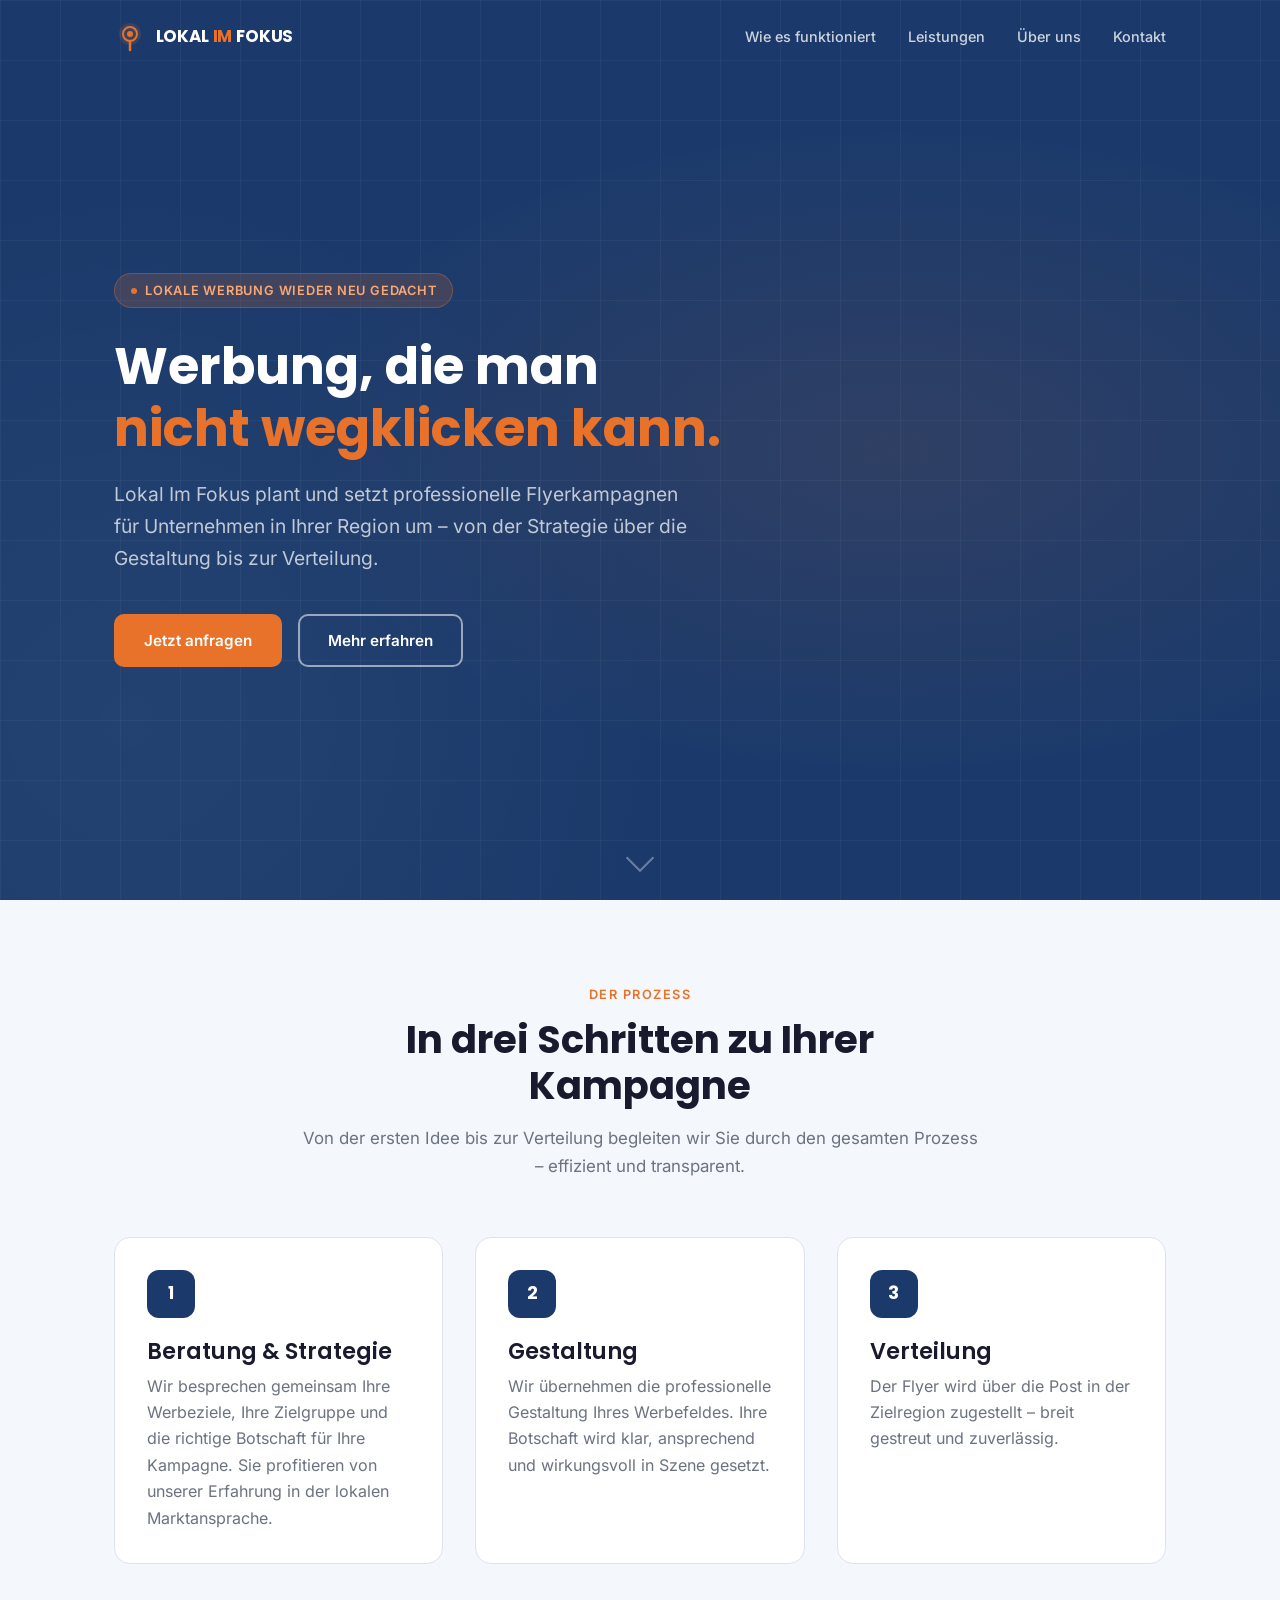
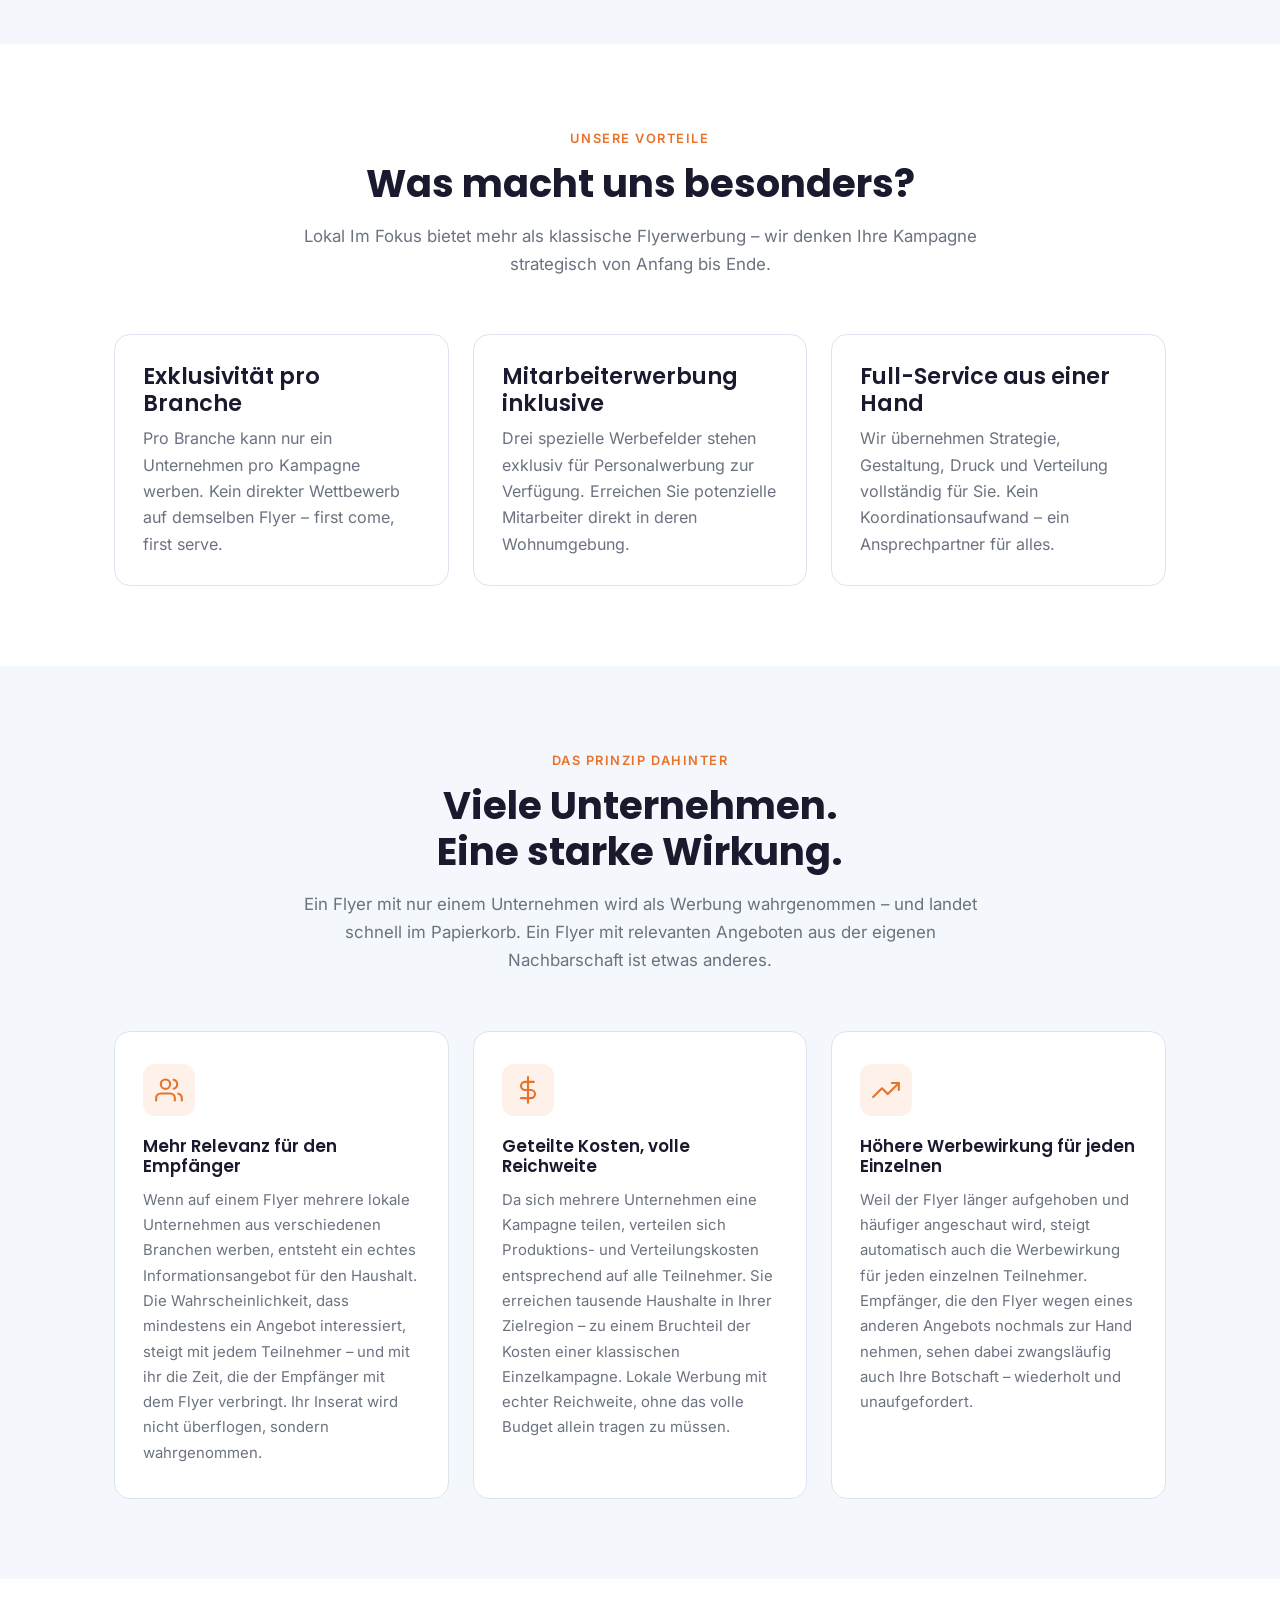
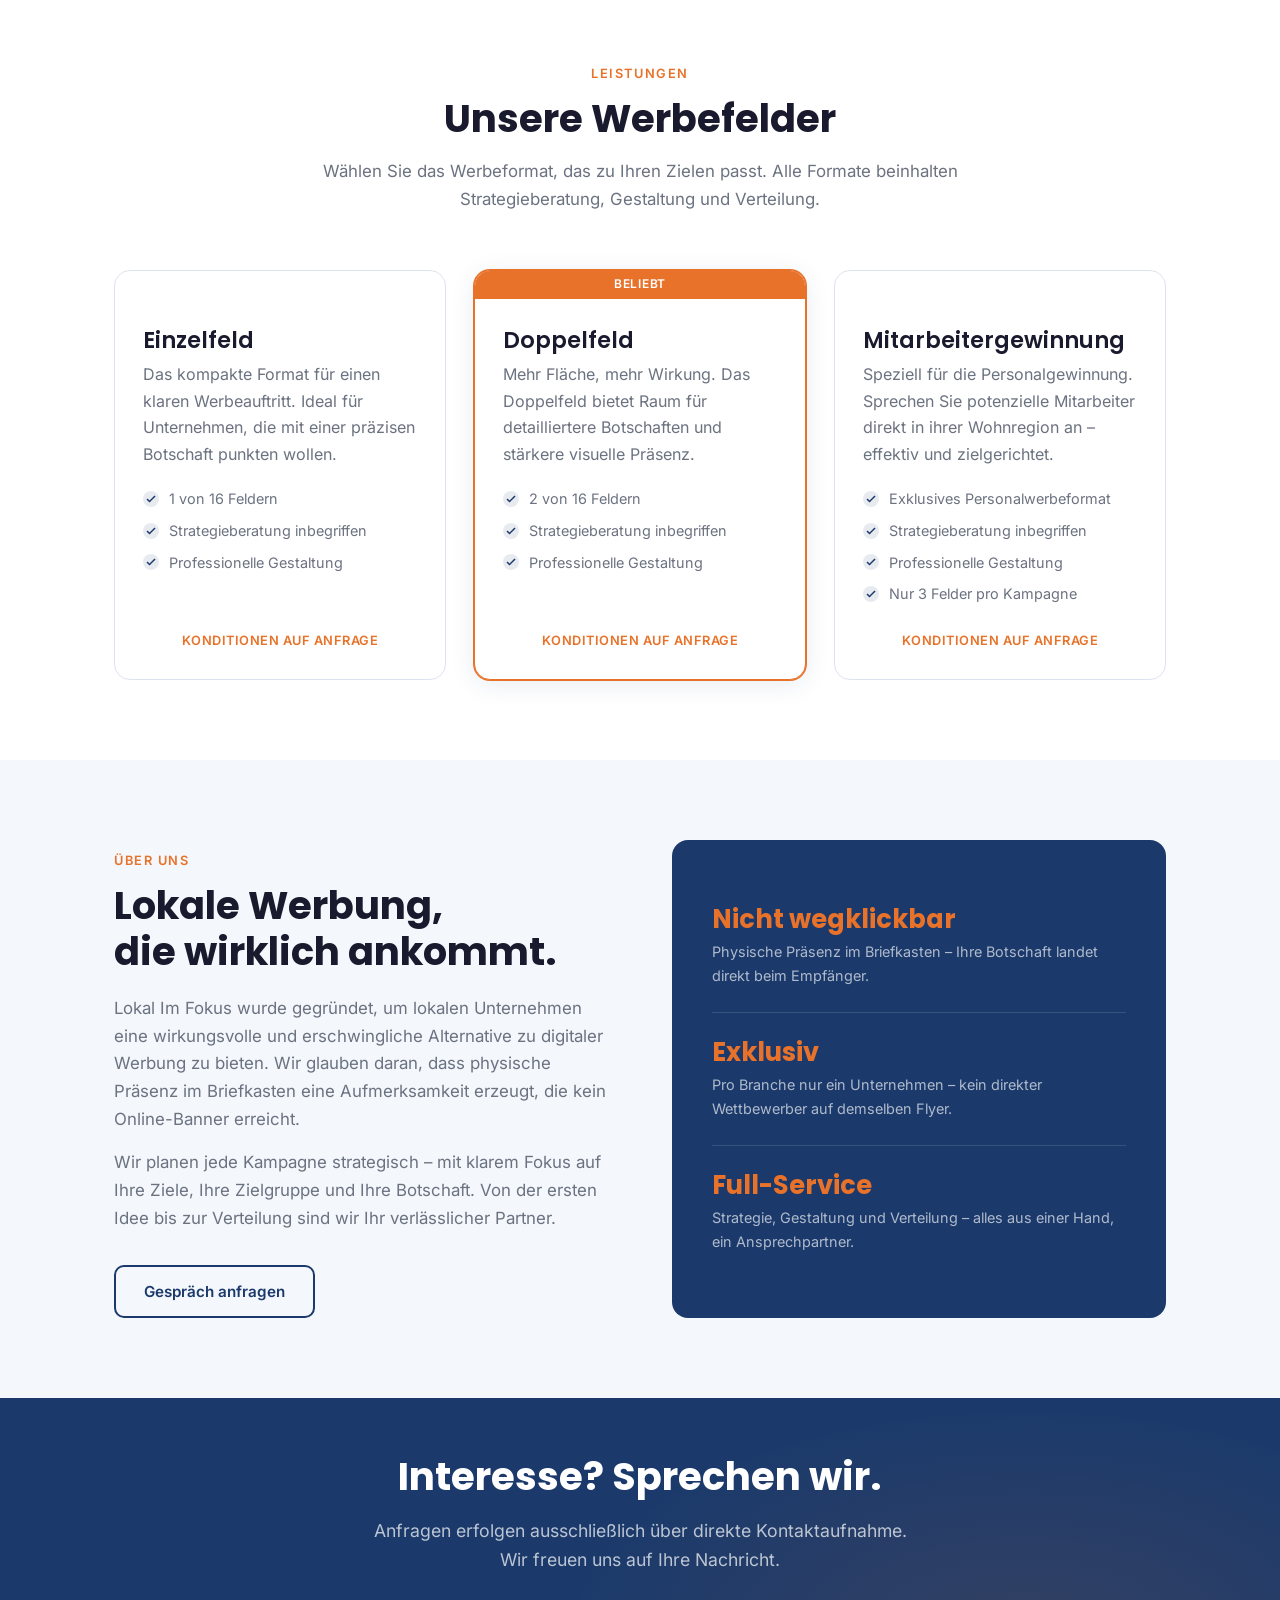
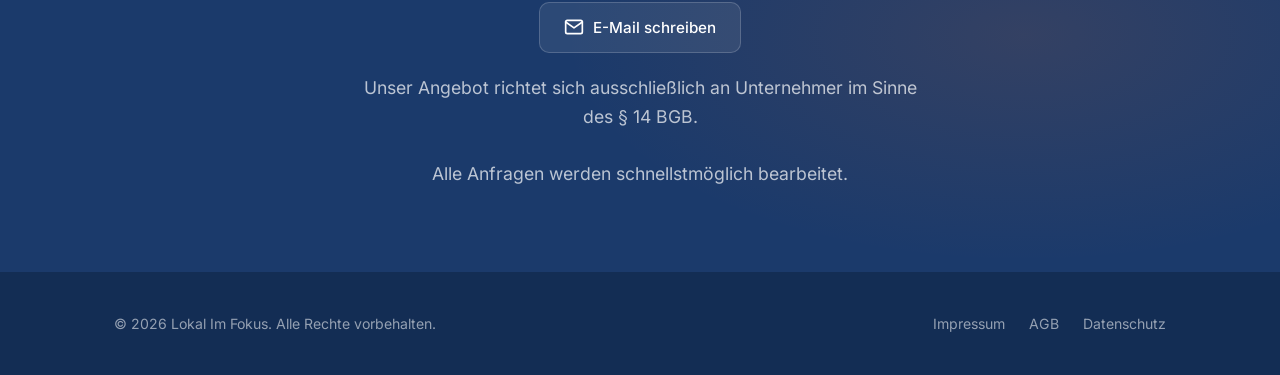
==== commit 72aa83fe: "Clean URLs: move legal pages to subdirectories, add favicon - agb.html → agb/index.html (URL: /agb/)" ====
--- a/index.html
+++ b/index.html
@@ -3,10 +3,18 @@
 <head>
   <meta charset="UTF-8">
   <meta name="viewport" content="width=device-width, initial-scale=1.0">
+  <meta name="color-scheme" content="light">
   <title>Lokal Im Fokus – Lokale Flyerwerbung die ankommt</title>
   <meta name="description" content="Lokal Im Fokus plant und setzt professionelle Flyerkampagnen für lokale Unternehmen um. Strategieberatung, Gestaltung und Verteilung – alles aus einer Hand.">
   <meta name="robots" content="index, follow">
   <link rel="canonical" href="https://lokalimfokus.de/">
+
+  <!-- Favicon -->
+  <link rel="icon" type="image/x-icon" href="Favicon/favicon.ico">
+  <link rel="icon" type="image/png" sizes="32x32" href="Favicon/favicon-32x32.png">
+  <link rel="icon" type="image/png" sizes="16x16" href="Favicon/favicon-16x16.png">
+  <link rel="apple-touch-icon" sizes="180x180" href="Favicon/apple-touch-icon.png">
+  <link rel="manifest" href="Favicon/site.webmanifest">
 
   <!-- Open Graph -->
   <meta property="og:type" content="website">
@@ -23,7 +31,7 @@
   <!-- NAVIGATION -->
   <nav class="nav nav--hero" id="nav">
     <div class="container nav__inner">
-      <a href="index.html" class="nav__logo">
+      <a href="/" class="nav__logo">
         <svg width="32" height="32" viewBox="0 0 32 32" fill="none" xmlns="http://www.w3.org/2000/svg" aria-hidden="true">
           <circle cx="16" cy="14" r="11" fill="#E8722A" opacity="0.15"/>
           <circle cx="16" cy="14" r="7" fill="none" stroke="#E8722A" stroke-width="2"/>
@@ -286,7 +294,7 @@
   <section class="kontakt" id="kontakt">
     <div class="container kontakt__inner">
       <h2>Interesse? Sprechen wir.</h2>
-      <p>Buchungen und Anfragen erfolgen ausschließlich über direkte Kontaktaufnahme. Wir freuen uns auf Ihre Nachricht.</p>
+      <p>Anfragen erfolgen ausschließlich über direkte Kontaktaufnahme. Wir freuen uns auf Ihre Nachricht.</p>
 
       <div class="kontakt__channels">
         <a href="mailto:info@lokalimfokus.com" class="kontakt__channel">
@@ -324,9 +332,9 @@
     <div class="container footer__inner">
       <span class="footer__copy">&copy; 2026 Lokal Im Fokus. Alle Rechte vorbehalten.</span>
       <nav class="footer__links" aria-label="Rechtliche Links">
-        <a href="impressum.html" class="footer__link">Impressum</a>
-        <a href="agb.html" class="footer__link">AGB</a>
-        <a href="datenschutz.html" class="footer__link">Datenschutz</a>
+        <a href="/impressum/" class="footer__link">Impressum</a>
+        <a href="/agb/" class="footer__link">AGB</a>
+        <a href="/datenschutz/" class="footer__link">Datenschutz</a>
       </nav>
     </div>
   </footer>
--- a/css/style.css
+++ b/css/style.css
@@ -30,6 +30,7 @@
 
 /* --- CSS Custom Properties --- */
 :root {
+  color-scheme: light;
   --primary:     #1B3A6B;
   --primary-dark:#132D54;
   --accent:      #E8722A;
@@ -478,6 +479,12 @@
   color: var(--text);
 }
 
+@media (max-width: 639px) {
+  .steps {
+    gap: 1.5rem;
+  }
+}
+
 @media (min-width: 640px) {
   .steps {
     grid-template-columns: repeat(2, 1fr);
@@ -511,6 +518,7 @@
 @media (max-width: 768px) {
   .usp-grid {
     grid-template-columns: 1fr;
+    row-gap: 1.5rem;
   }
 }
 
@@ -791,7 +799,7 @@
 /* --- Kontakt --- */
 .kontakt {
   background: var(--primary);
-  padding: 5rem 0;
+  padding: 3.5rem 0;
   position: relative;
   overflow: hidden;
 }
@@ -819,7 +827,7 @@
   color: rgba(255,255,255,0.7);
   font-size: 1.1rem;
   max-width: 560px;
-  margin: 0 auto 2.5rem;
+  margin: 0 auto 1.75rem;
 }
 
 .kontakt__channels {
@@ -827,7 +835,7 @@
   flex-wrap: wrap;
   gap: 1rem;
   justify-content: center;
-  margin-bottom: 2rem;
+  margin-bottom: 1.25rem;
 }
 
 .kontakt__channel {
@@ -919,6 +927,18 @@
   color: var(--text-muted);
 }
 
+/* Zurück-Button in der Rechtsseiten-Navigation */
+.nav__back {
+  font-size: 0.85rem;
+  padding: 0.5rem 1.1rem;
+  flex-shrink: 0;
+  white-space: nowrap;
+}
+
+.nav__back-short {
+  display: none;
+}
+
 .legal-content {
   max-width: 760px;
   margin: 0 auto;
@@ -1001,6 +1021,12 @@
     display: flex;
   }
 
+  /* "Anfragen"-Button auf Mobil ausblenden – der Button im Hamburger-Menü genügt.
+     !important überschreibt das per JS gesetzte inline display:inline-flex. */
+  .nav__cta {
+    display: none !important;
+  }
+
   .ueber-inner {
     grid-template-columns: 1fr;
     gap: 2.5rem;
@@ -1011,6 +1037,31 @@
 @media (max-width: 600px) {
   .section {
     padding: 3.5rem 0;
+  }
+
+  .kontakt {
+    padding: 3rem 0;
+  }
+
+  .kontakt p {
+    margin-bottom: 1.5rem;
+  }
+
+  .kontakt__channels {
+    margin-bottom: 1.25rem;
+  }
+
+  /* Auf schmalen Handys kurzen Button-Text zeigen, Logo etwas verkleinern */
+  .nav__back-full {
+    display: none;
+  }
+
+  .nav__back-short {
+    display: inline;
+  }
+
+  .legal-page .nav__logo-text {
+    font-size: 0.95rem;
   }
 
   .hero__inner {
@@ -1039,7 +1090,7 @@
   .leistungen-grid {
     grid-template-columns: 1fr;
     grid-template-rows: auto;
-    row-gap: 1.25rem;
+    row-gap: 1.5rem;
   }
 
   .leistung-card {
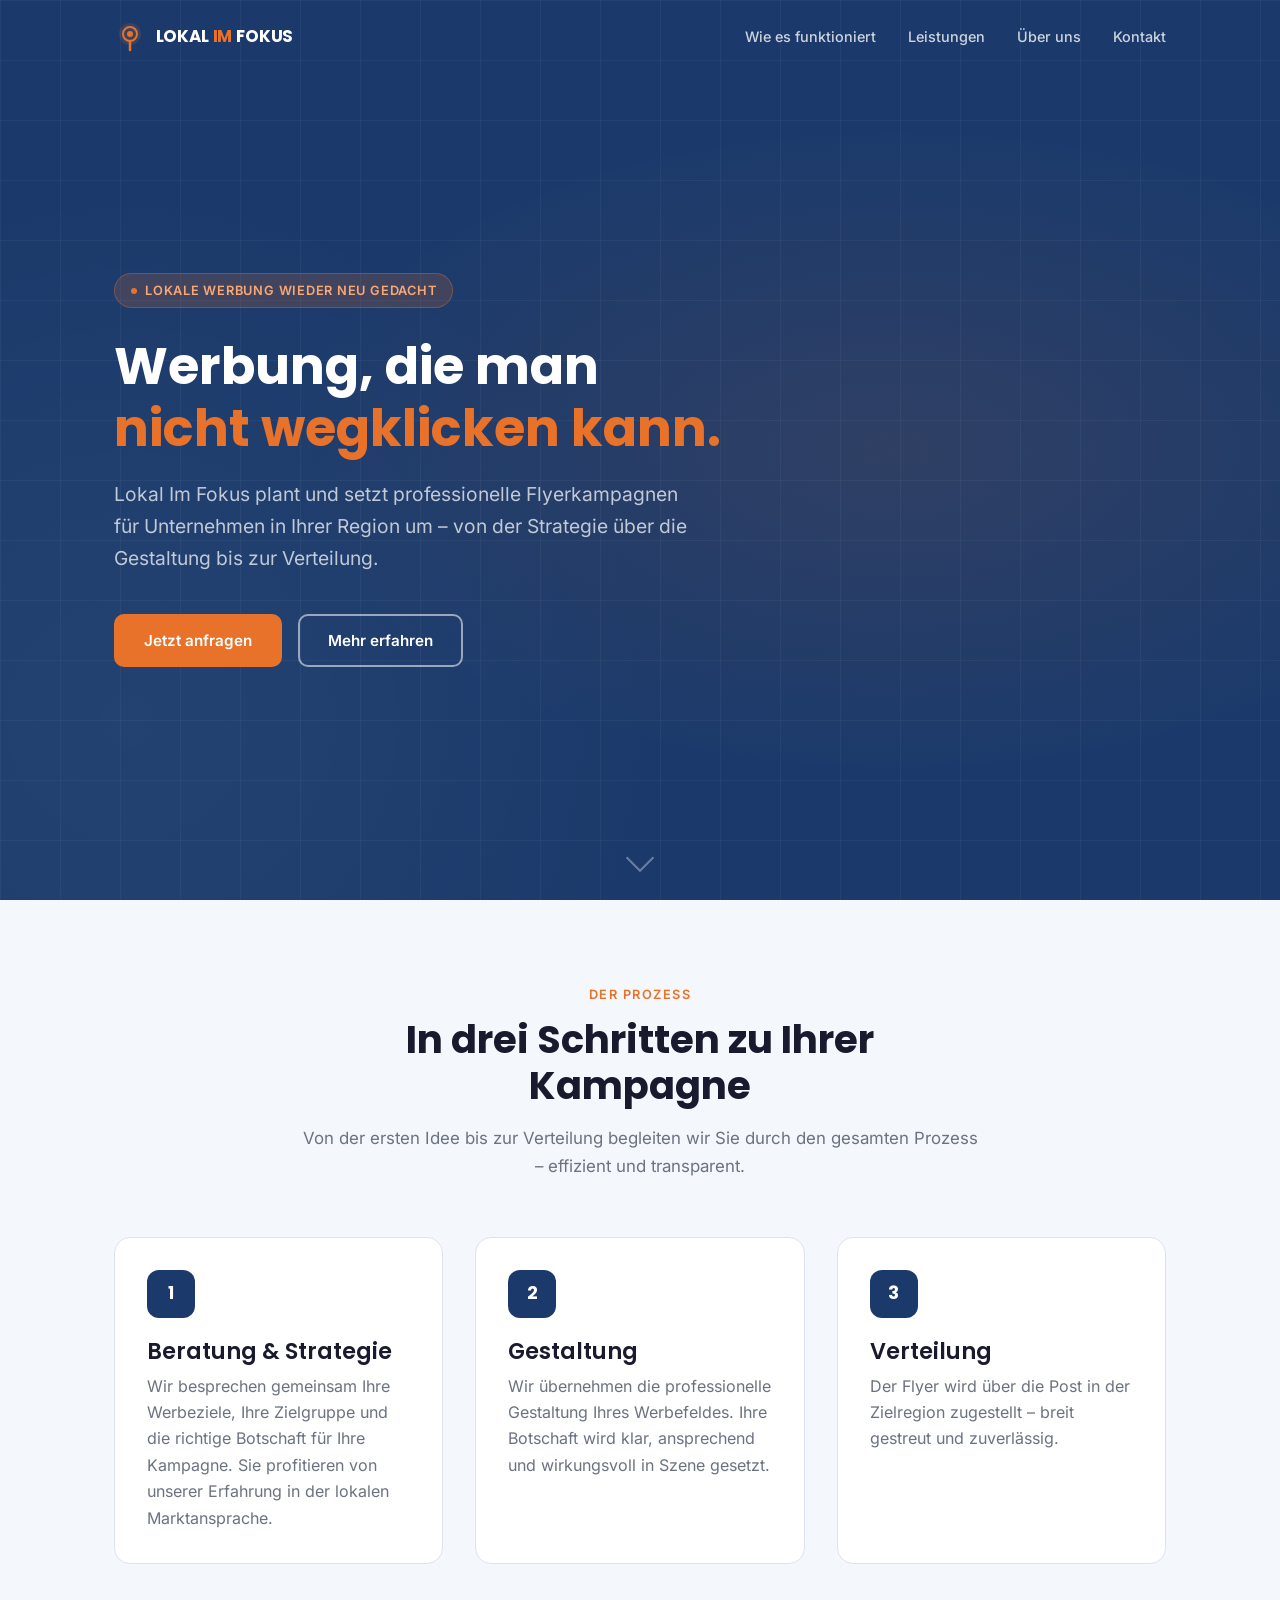
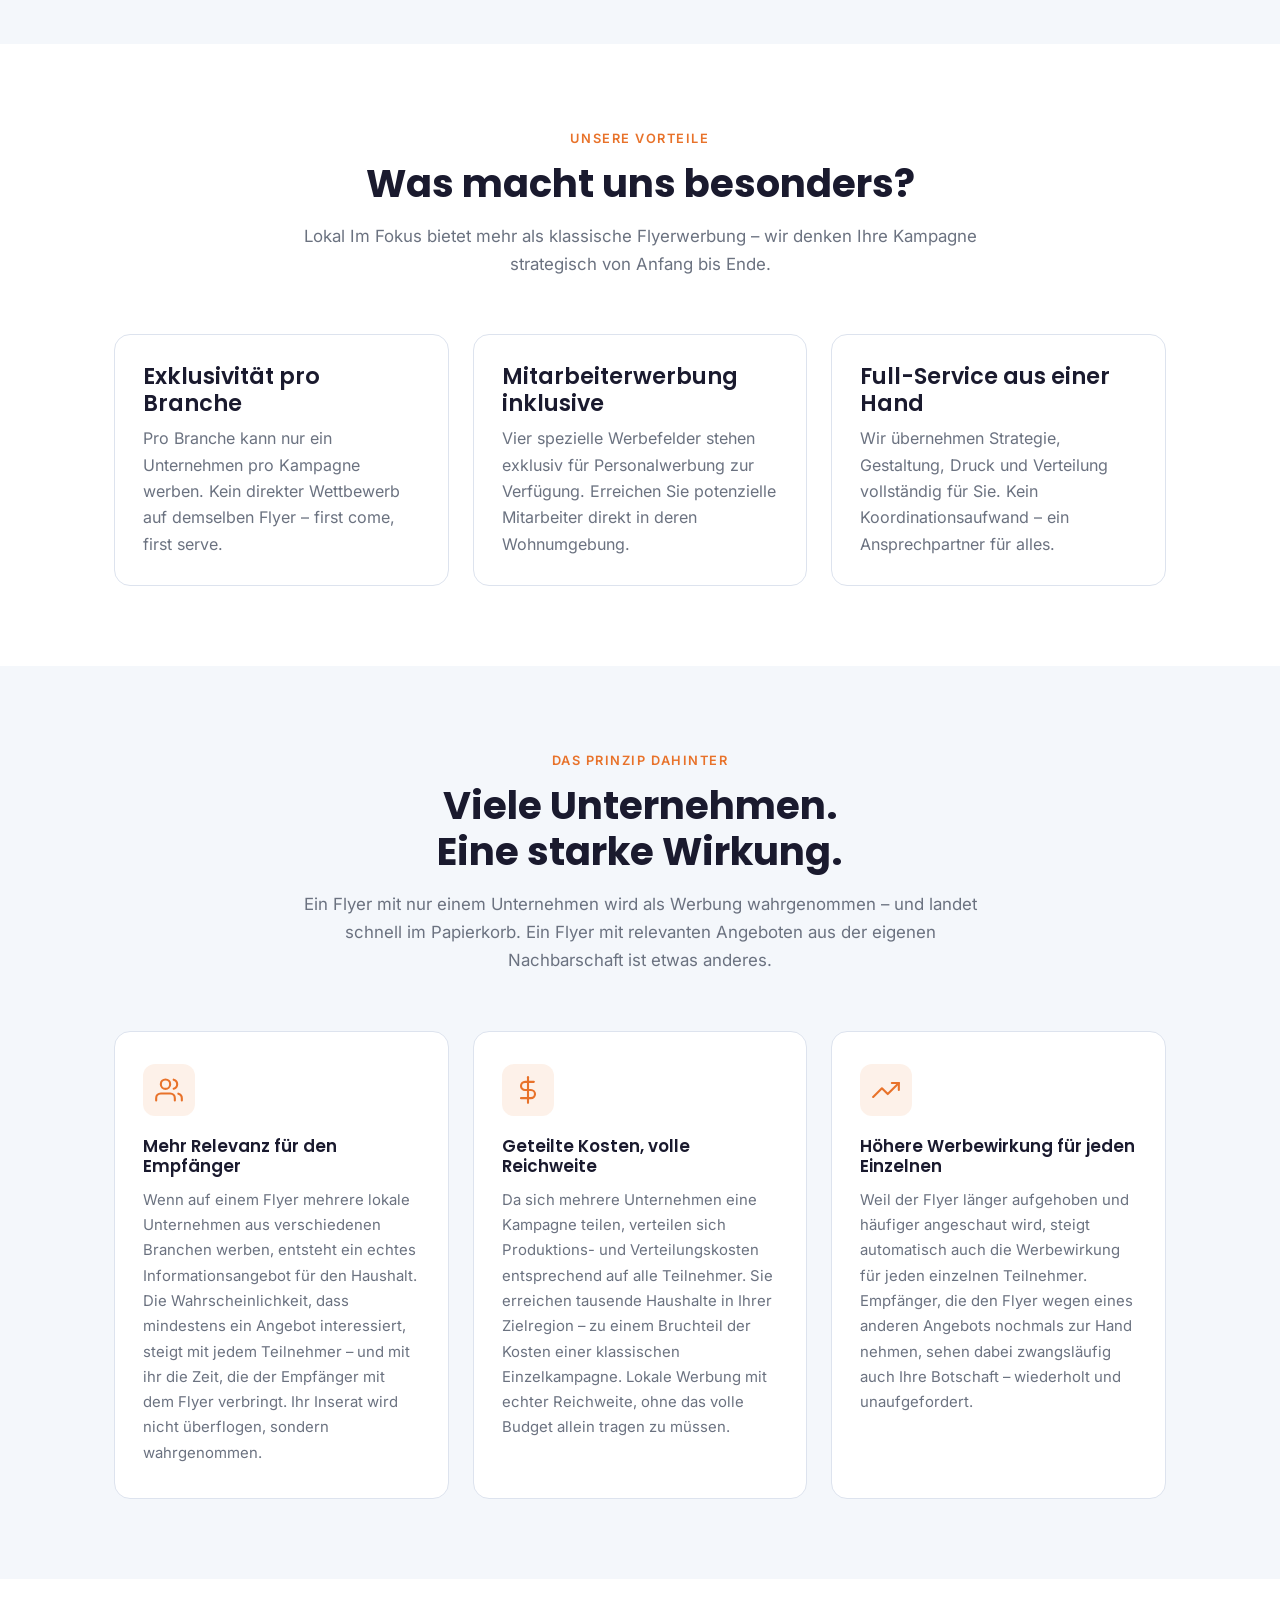
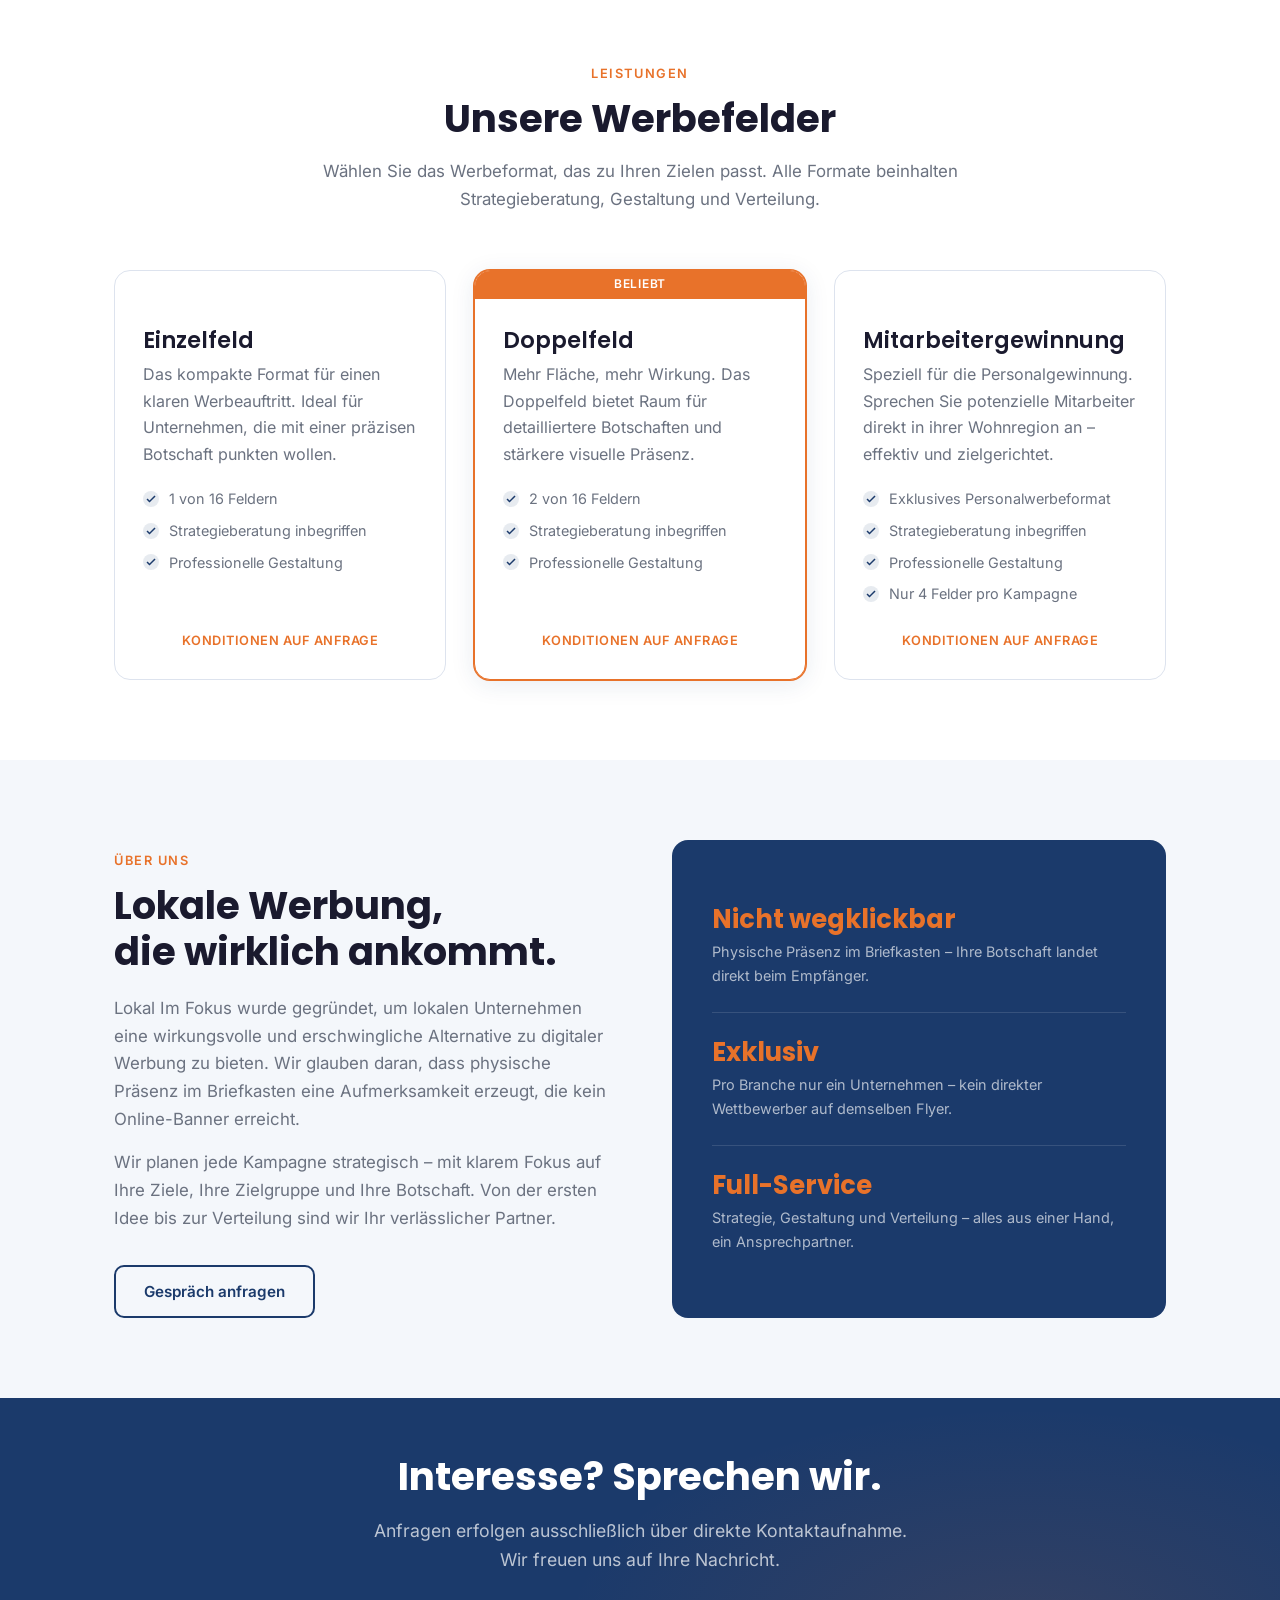
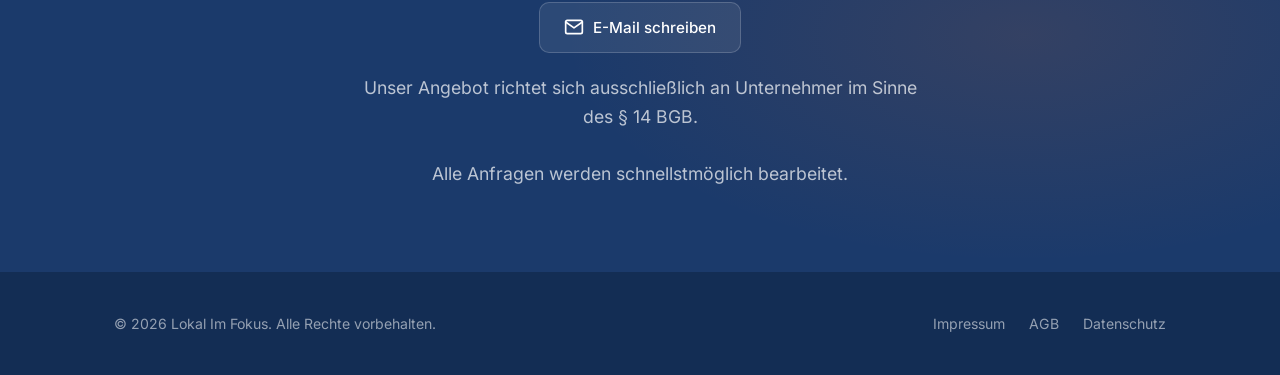
==== commit 1fae2167: "Mitarbeitergewinnung: 3 auf 4 Werbefelder aendern Co-Authored-By: Claude Opus 4.8 <noreply@anthropic" ====
--- a/index.html
+++ b/index.html
@@ -3,7 +3,9 @@
 <head>
   <meta charset="UTF-8">
   <meta name="viewport" content="width=device-width, initial-scale=1.0">
-  <meta name="color-scheme" content="light">
+  <meta name="color-scheme" content="only light">
+  <meta name="supported-color-schemes" content="light">
+  <meta name="theme-color" content="#ffffff">
   <title>Lokal Im Fokus – Lokale Flyerwerbung die ankommt</title>
   <meta name="description" content="Lokal Im Fokus plant und setzt professionelle Flyerkampagnen für lokale Unternehmen um. Strategieberatung, Gestaltung und Verteilung – alles aus einer Hand.">
   <meta name="robots" content="index, follow">
@@ -48,7 +50,7 @@
         <li><a href="#kontakt" class="nav__link">Kontakt</a></li>
       </ul>
 
-      <a href="#kontakt" class="btn btn--primary nav__cta" style="display:none" id="navCta">Anfragen</a>
+      <a href="mailto:info@lokalimfokus.com" class="btn btn--primary nav__cta" style="display:none" id="navCta">Anfragen</a>
 
       <button class="nav__hamburger" id="hamburger" aria-label="Menü öffnen" aria-expanded="false">
         <span></span>
@@ -63,7 +65,7 @@
       <a href="#leistungen" class="nav__link">Leistungen</a>
       <a href="#ueber-uns" class="nav__link">Über uns</a>
       <a href="#kontakt" class="nav__link">Kontakt</a>
-      <a href="#kontakt" class="btn btn--primary" style="margin-top:0.5rem; justify-content:center;">Jetzt anfragen</a>
+      <a href="mailto:info@lokalimfokus.com" class="btn btn--primary" style="margin-top:0.5rem; justify-content:center;">Jetzt anfragen</a>
     </div>
   </nav>
 
@@ -87,7 +89,7 @@
         </p>
 
         <div class="hero__actions">
-          <a href="#kontakt" class="btn btn--primary">Jetzt anfragen</a>
+          <a href="mailto:info@lokalimfokus.com" class="btn btn--primary">Jetzt anfragen</a>
           <a href="#wie-es-funktioniert" class="btn btn--outline">Mehr erfahren</a>
         </div>
       </div>
@@ -144,7 +146,7 @@
         <div class="usp-card">
 
           <h3>Mitarbeiter&shy;werbung inklusive</h3>
-          <p>Drei spezielle Werbefelder stehen exklusiv für Personalwerbung zur Verfügung. Erreichen Sie potenzielle Mitarbeiter direkt in deren Wohnumgebung.</p>
+          <p>Vier spezielle Werbefelder stehen exklusiv für Personalwerbung zur Verfügung. Erreichen Sie potenzielle Mitarbeiter direkt in deren Wohnumgebung.</p>
         </div>
         <div class="usp-card">
 
@@ -252,7 +254,7 @@
               <li class="leistung-card__feature">Exklusives Personalwerbeformat</li>
               <li class="leistung-card__feature">Strategieberatung inbegriffen</li>
               <li class="leistung-card__feature">Professionelle Gestaltung</li>
-              <li class="leistung-card__feature">Nur 3 Felder pro Kampagne</li>
+              <li class="leistung-card__feature">Nur 4 Felder pro Kampagne</li>
             </ul>
             <span class="leistung-card__anfrage">Konditionen auf Anfrage</span>
           </div>
@@ -270,7 +272,7 @@
           <h2>Lokale Werbung,<br>die wirklich ankommt.</h2>
           <p>Lokal Im Fokus wurde gegründet, um lokalen Unternehmen eine wirkungsvolle und erschwingliche Alternative zu digitaler Werbung zu bieten. Wir glauben daran, dass physische Präsenz im Briefkasten eine Aufmerksamkeit erzeugt, die kein Online-Banner erreicht.</p>
           <p>Wir planen jede Kampagne strategisch – mit klarem Fokus auf Ihre Ziele, Ihre Zielgruppe und Ihre Botschaft. Von der ersten Idee bis zur Verteilung sind wir Ihr verlässlicher Partner.</p>
-          <a href="#kontakt" class="btn btn--outline-dark">Gespräch anfragen</a>
+          <a href="mailto:info@lokalimfokus.com" class="btn btn--outline-dark">Gespräch anfragen</a>
         </div>
         <div class="ueber-visual">
           <div class="ueber-stat">
--- a/css/style.css
+++ b/css/style.css
@@ -30,7 +30,7 @@
 
 /* --- CSS Custom Properties --- */
 :root {
-  color-scheme: light;
+  color-scheme: only light;
   --primary:     #1B3A6B;
   --primary-dark:#132D54;
   --accent:      #E8722A;
